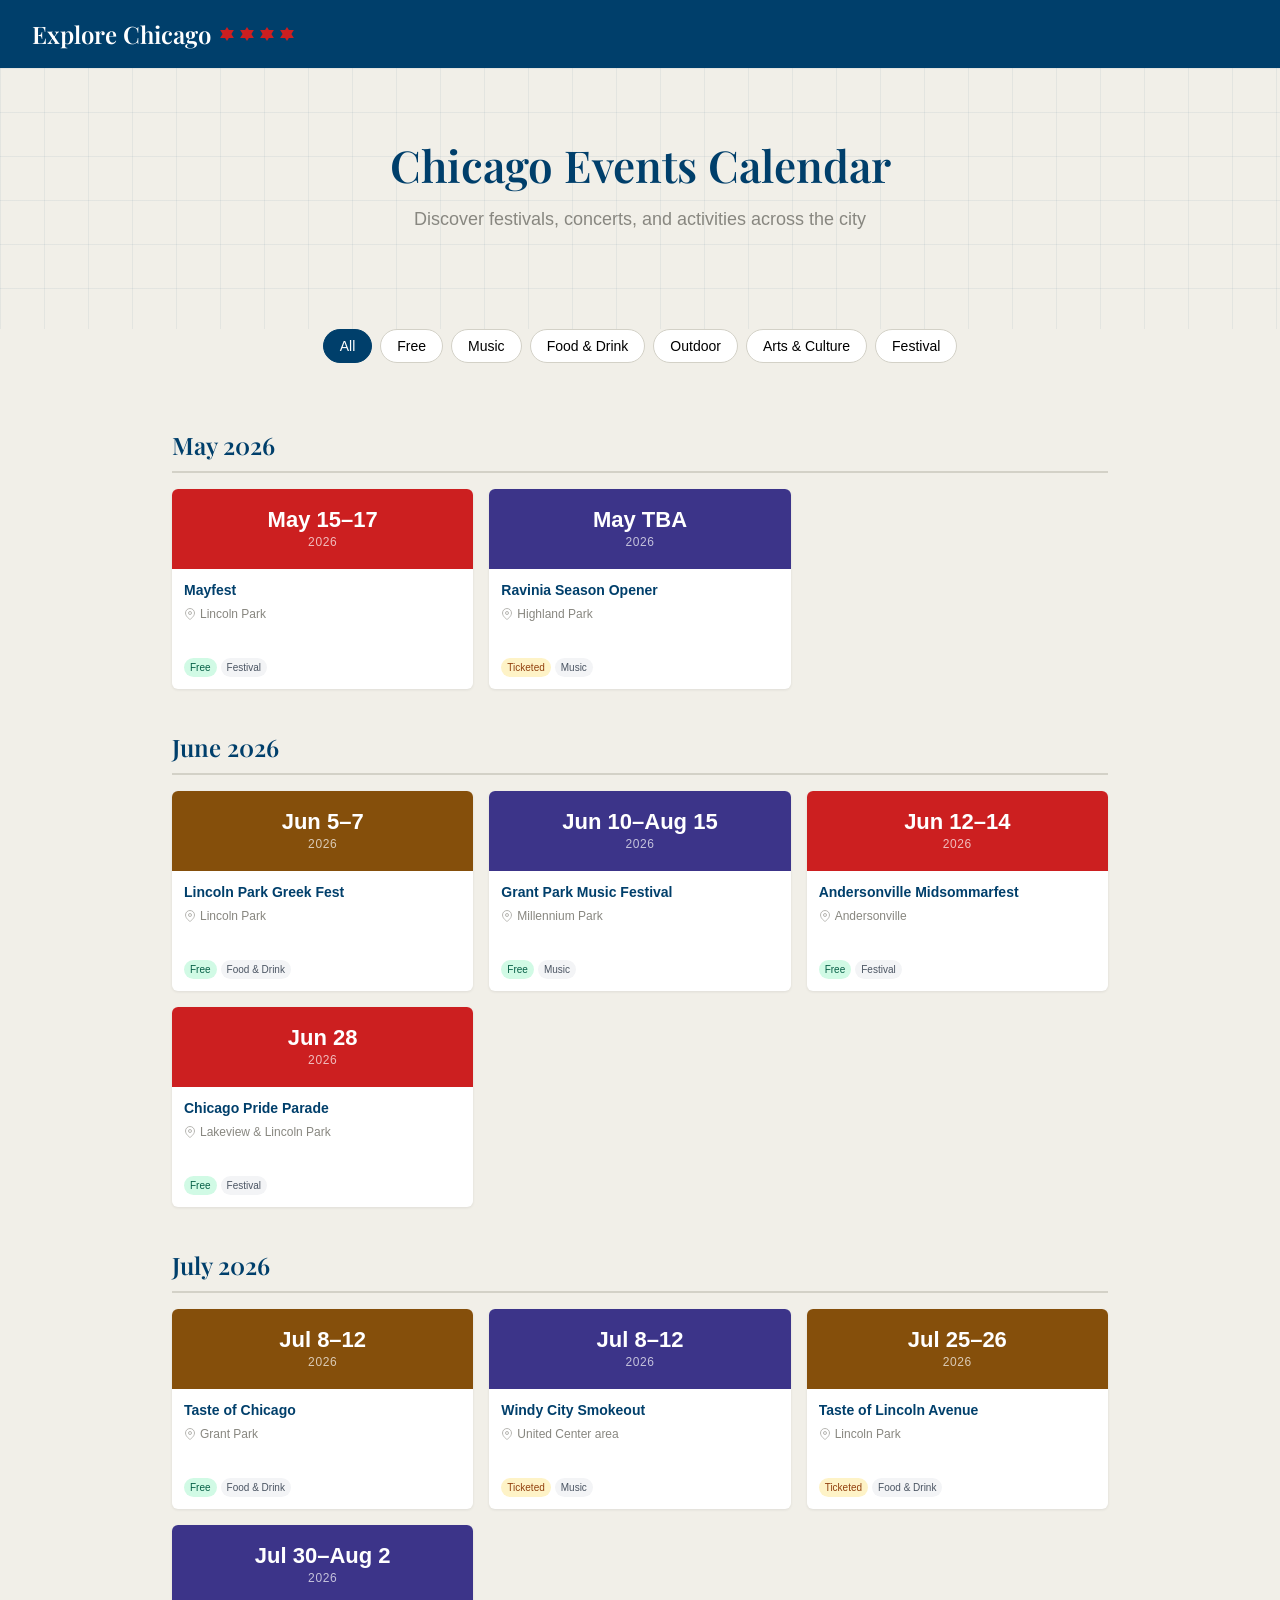
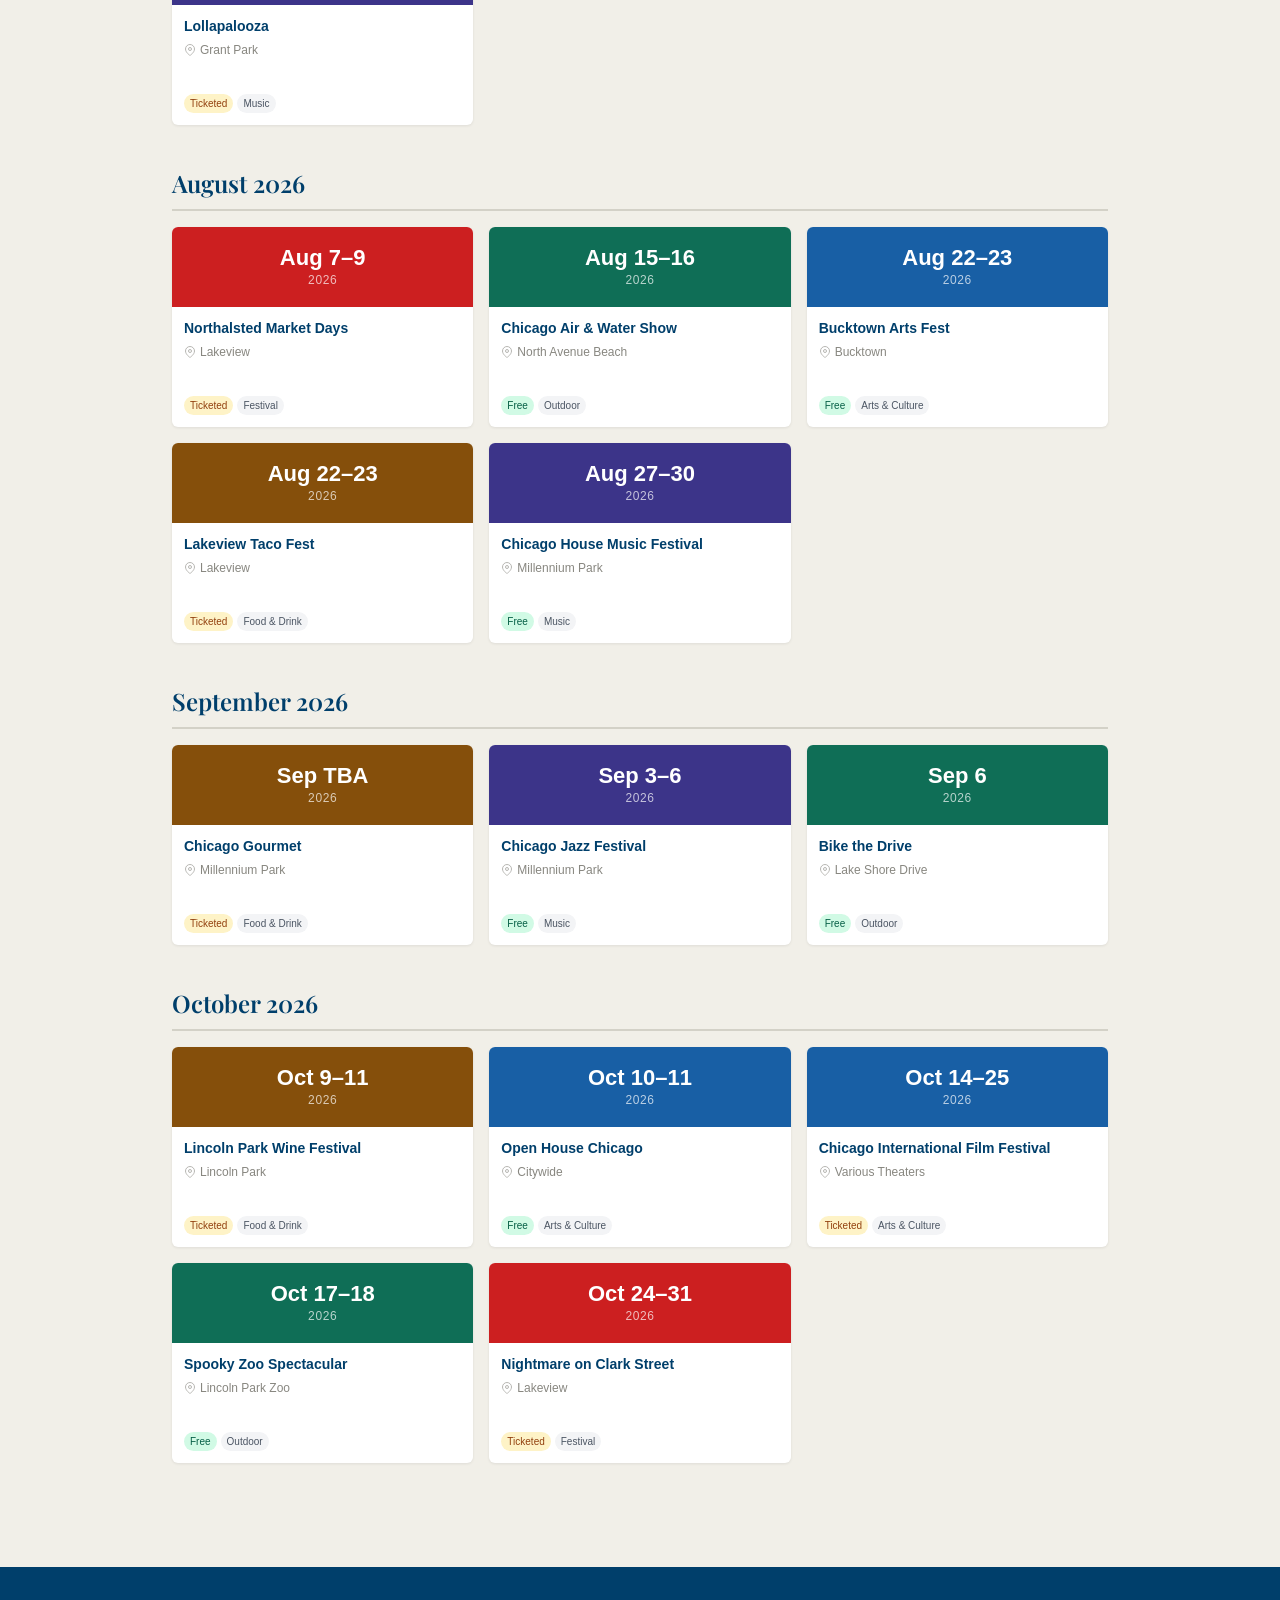
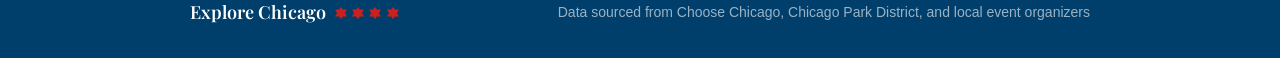
==== index.html @ 2e281313 "rebuild event cards as compact festival guide grid - 3-column grid (2 on tablet, 1 on mobile) - 80px" ====
<!DOCTYPE html>
<html lang="en">
<head>
  <meta charset="UTF-8">
  <meta name="viewport" content="width=device-width, initial-scale=1.0">
  <title>Explore Chicago — Events Calendar</title>
  <link rel="stylesheet" href="style.css">
</head>
<body>

  <!-- Header -->
  <header class="header">
    <a href="index.html" class="header__logo">
      <span class="header__title">Explore Chicago</span>
      <span class="header__stars">
        <svg viewBox="0 0 100 100" xmlns="http://www.w3.org/2000/svg"><polygon points="50,6 93,75 7,75"/><polygon points="50,94 7,25 93,25"/></svg>
        <svg viewBox="0 0 100 100" xmlns="http://www.w3.org/2000/svg"><polygon points="50,6 93,75 7,75"/><polygon points="50,94 7,25 93,25"/></svg>
        <svg viewBox="0 0 100 100" xmlns="http://www.w3.org/2000/svg"><polygon points="50,6 93,75 7,75"/><polygon points="50,94 7,25 93,25"/></svg>
        <svg viewBox="0 0 100 100" xmlns="http://www.w3.org/2000/svg"><polygon points="50,6 93,75 7,75"/><polygon points="50,94 7,25 93,25"/></svg>
      </span>
    </a>
  </header>

  <!-- Hero -->
  <section class="hero">
    <div class="hero__content">
      <h1 class="hero__headline">Chicago Events Calendar</h1>
      <p class="hero__subline">Discover festivals, concerts, and activities across the city</p>
    </div>
  </section>

  <!-- Filter Tags -->
  <div class="filters">
    <button class="filter-tag active" data-filter="all">All</button>
    <button class="filter-tag" data-filter="free">Free</button>
    <button class="filter-tag" data-filter="Music">Music</button>
    <button class="filter-tag" data-filter="Food & Drink">Food & Drink</button>
    <button class="filter-tag" data-filter="Outdoor">Outdoor</button>
    <button class="filter-tag" data-filter="Arts & Culture">Arts & Culture</button>
    <button class="filter-tag" data-filter="Festival">Festival</button>
  </div>

  <!-- Main Content -->
  <main class="main" id="events-container">
    <!-- Events will be dynamically rendered here -->
  </main>

  <!-- Footer -->
  <footer class="footer">
    <div class="footer__content">
      <div class="footer__logo">
        <span class="footer__title">Explore Chicago</span>
        <span class="footer__stars">
          <svg viewBox="0 0 100 100" xmlns="http://www.w3.org/2000/svg"><polygon points="50,6 93,75 7,75"/><polygon points="50,94 7,25 93,25"/></svg>
          <svg viewBox="0 0 100 100" xmlns="http://www.w3.org/2000/svg"><polygon points="50,6 93,75 7,75"/><polygon points="50,94 7,25 93,25"/></svg>
          <svg viewBox="0 0 100 100" xmlns="http://www.w3.org/2000/svg"><polygon points="50,6 93,75 7,75"/><polygon points="50,94 7,25 93,25"/></svg>
          <svg viewBox="0 0 100 100" xmlns="http://www.w3.org/2000/svg"><polygon points="50,6 93,75 7,75"/><polygon points="50,94 7,25 93,25"/></svg>
        </span>
      </div>
      <p class="footer__sources">Data sourced from Choose Chicago, Chicago Park District, and local event organizers</p>
    </div>
  </footer>

  <script>
    const MONTH_NAMES = ['Jan', 'Feb', 'Mar', 'Apr', 'May', 'Jun', 'Jul', 'Aug', 'Sep', 'Oct', 'Nov', 'Dec'];
    const FULL_MONTH_NAMES = ['January', 'February', 'March', 'April', 'May', 'June', 'July', 'August', 'September', 'October', 'November', 'December'];

    const CATEGORY_CLASS_MAP = {
      'Music': 'music',
      'Food & Drink': 'food',
      'Outdoor': 'outdoor',
      'Arts & Culture': 'arts',
      'Festival': 'festival'
    };

    const PIN_ICON = `<svg viewBox="0 0 24 24" fill="none" stroke="currentColor" stroke-width="2"><path d="M21 10c0 7-9 13-9 13s-9-6-9-13a9 9 0 0 1 18 0z"/><circle cx="12" cy="10" r="3"/></svg>`;

    let allEvents = [];
    let currentFilter = 'all';

    async function loadEvents() {
      try {
        const response = await fetch('data/events.json');
        const data = await response.json();
        allEvents = data.events;
        renderEvents(allEvents);
      } catch (error) {
        console.error('Error loading events:', error);
        document.getElementById('events-container').innerHTML =
          '<p class="error">Unable to load events. Please try again later.</p>';
      }
    }

    function formatDateRange(event) {
      const start = new Date(event.startDate);
      const startDay = start.getDate();
      const startMonth = MONTH_NAMES[start.getMonth()];

      if (event.dateTBA) {
        return { dateText: `${startMonth} TBA`, year: start.getFullYear() };
      }

      if (event.endDate) {
        const end = new Date(event.endDate);
        const endDay = end.getDate();
        const endMonth = MONTH_NAMES[end.getMonth()];

        if (start.getMonth() === end.getMonth()) {
          return { dateText: `${startMonth} ${startDay}–${endDay}`, year: start.getFullYear() };
        } else {
          return { dateText: `${startMonth} ${startDay}–${endMonth} ${endDay}`, year: start.getFullYear() };
        }
      }

      return { dateText: `${startMonth} ${startDay}`, year: start.getFullYear() };
    }

    function renderEvents(events) {
      const container = document.getElementById('events-container');

      // Group events by month
      const eventsByMonth = {};

      events.forEach(event => {
        const date = new Date(event.startDate);
        const key = `${date.getFullYear()}-${String(date.getMonth()).padStart(2, '0')}`;
        if (!eventsByMonth[key]) {
          eventsByMonth[key] = [];
        }
        eventsByMonth[key].push(event);
      });

      // Sort months chronologically
      const sortedMonths = Object.keys(eventsByMonth).sort();

      let html = '';

      sortedMonths.forEach(monthKey => {
        const [year, month] = monthKey.split('-').map(Number);
        const monthEvents = eventsByMonth[monthKey].sort((a, b) =>
          new Date(a.startDate) - new Date(b.startDate)
        );

        html += `
          <section class="month-section">
            <h2 class="month-header">${FULL_MONTH_NAMES[month]} ${year}</h2>
            <div class="event-cards">
        `;

        monthEvents.forEach(event => {
          const { dateText, year } = formatDateRange(event);
          const categoryClass = CATEGORY_CLASS_MAP[event.category] || '';
          const priceTag = event.price === 'free'
            ? '<span class="tag tag--free">Free</span>'
            : '<span class="tag tag--ticketed">Ticketed</span>';

          html += `
            <article class="event-card">
              <div class="event-card__banner event-card__banner--${categoryClass}">
                <span class="event-card__date-main">${dateText}</span>
                <span class="event-card__date-year">${year}</span>
              </div>
              <div class="event-card__body">
                <h3 class="event-card__name">${event.name}</h3>
                <div class="event-card__location">
                  ${PIN_ICON}
                  <span>${event.location}</span>
                </div>
                <div class="event-card__tags">
                  ${priceTag}
                  <span class="tag tag--category">${event.category}</span>
                </div>
              </div>
            </article>
          `;
        });

        html += '</div>';
        html += '</section>';
      });

      container.innerHTML = html;
    }

    function filterEvents(filter) {
      currentFilter = filter;

      if (filter === 'all') {
        renderEvents(allEvents);
      } else if (filter === 'free') {
        renderEvents(allEvents.filter(e => e.price === 'free'));
      } else {
        renderEvents(allEvents.filter(e => e.category === filter));
      }
    }

    // Initialize filters
    document.querySelectorAll('.filter-tag').forEach(button => {
      button.addEventListener('click', () => {
        document.querySelectorAll('.filter-tag').forEach(b => b.classList.remove('active'));
        button.classList.add('active');
        filterEvents(button.dataset.filter);
      });
    });

    // Load events on page load
    loadEvents();
  </script>

</body>
</html>
---- style.css ----
/* ===== FONTS ===== */
@import url('https://fonts.googleapis.com/css2?family=Playfair+Display:wght@400;500;600;700&display=swap');

/* ===== CSS VARIABLES ===== */
:root {
  /* Colors */
  --navy: #003F6B;
  --red: #CC1F20;
  --cream: #F1EFE8;
  --border-gray: #D3D1C7;
  --muted-text: #888780;
  --blue-accent: #185FA5;
  --teal-accent: #0F6E56;
  --white: #FFFFFF;

  /* Fonts */
  --font-serif: 'Playfair Display', Georgia, serif;
  --font-sans: -apple-system, BlinkMacSystemFont, 'Segoe UI', Roboto, Helvetica, Arial, sans-serif;

  /* Spacing */
  --grid-size: 44px;
}

/* ===== RESET & BASE ===== */
*, *::before, *::after {
  box-sizing: border-box;
  margin: 0;
  padding: 0;
}

html {
  font-size: 16px;
}

body {
  font-family: var(--font-sans);
  color: var(--navy);
  background-color: var(--cream);
  line-height: 1.5;
}

a {
  color: inherit;
  text-decoration: none;
}

/* ===== HEADER ===== */
.header {
  background-color: var(--navy);
  padding: 1rem 2rem;
}

.header__logo {
  display: flex;
  align-items: center;
  gap: 0.5rem;
}

.header__stars {
  display: flex;
  align-items: center;
  gap: 0.25rem;
}

.header__stars svg {
  width: 16px;
  height: 16px;
  fill: var(--red);
}

.header__title {
  font-family: var(--font-serif);
  font-size: 1.5rem;
  font-weight: 600;
  color: var(--white);
}

/* ===== HERO ===== */
.hero {
  background-color: var(--cream);
  padding: 4rem 2rem;
  position: relative;
}

/* City grid pattern - subtle navy lines */
.hero::before {
  content: '';
  position: absolute;
  top: 0;
  left: 0;
  right: 0;
  bottom: 0;
  background-image:
    linear-gradient(to right, rgba(0, 63, 107, 0.06) 1px, transparent 1px),
    linear-gradient(to bottom, rgba(0, 63, 107, 0.06) 1px, transparent 1px);
  background-size: var(--grid-size) var(--grid-size);
  pointer-events: none;
}

.hero__content {
  position: relative;
  z-index: 1;
  max-width: 800px;
  margin: 0 auto;
  text-align: center;
}

.hero__headline {
  font-family: var(--font-serif);
  font-size: 2.75rem;
  font-weight: 600;
  color: var(--navy);
  margin-bottom: 0.5rem;
}

.hero__subline {
  font-size: 1.125rem;
  color: var(--muted-text);
  margin-bottom: 2rem;
}

/* ===== FILTER TAGS ===== */
.filters {
  display: flex;
  flex-wrap: wrap;
  justify-content: center;
  gap: 0.5rem;
  padding: 0 2rem 2rem;
  background-color: var(--cream);
  position: relative;
}

.filter-tag {
  padding: 0.5rem 1rem;
  border: 1px solid var(--border-gray);
  border-radius: 2rem;
  background-color: var(--white);
  font-size: 0.875rem;
  cursor: pointer;
  transition: all 0.2s ease;
}

.filter-tag:hover {
  border-color: var(--navy);
}

.filter-tag.active {
  background-color: var(--navy);
  color: var(--white);
  border-color: var(--navy);
}

/* ===== MAIN CONTENT ===== */
.main {
  max-width: 1000px;
  margin: 0 auto;
  padding: 2rem;
}

/* ===== MONTH SECTION ===== */
.month-section {
  margin-bottom: 2.5rem;
}

.month-header {
  font-family: var(--font-serif);
  font-size: 1.5rem;
  font-weight: 600;
  color: var(--navy);
  margin-bottom: 1rem;
  padding-bottom: 0.5rem;
  border-bottom: 2px solid var(--border-gray);
}

/* ===== EVENT CARDS ===== */
.event-cards {
  display: grid;
  grid-template-columns: repeat(3, 1fr);
  gap: 1rem;
}

.event-card {
  display: flex;
  flex-direction: column;
  background-color: var(--white);
  border-radius: 6px;
  overflow: hidden;
  box-shadow: 0 1px 3px rgba(0, 0, 0, 0.08);
  transition: box-shadow 0.2s ease;
  height: 200px;
}

.event-card:hover {
  box-shadow: 0 4px 12px rgba(0, 0, 0, 0.15);
}

/* Banner with date */
.event-card__banner {
  height: 80px;
  display: flex;
  flex-direction: column;
  align-items: center;
  justify-content: center;
  background-color: var(--navy);
}

.event-card__banner--music { background-color: #3C3489; }
.event-card__banner--food { background-color: #854F0B; }
.event-card__banner--festival { background-color: #CC1F20; }
.event-card__banner--outdoor { background-color: #0F6E56; }
.event-card__banner--arts { background-color: #185FA5; }

.event-card__date-main {
  font-size: 1.375rem;
  font-weight: 600;
  color: var(--white);
  line-height: 1.2;
}

.event-card__date-year {
  font-size: 0.75rem;
  color: rgba(255, 255, 255, 0.7);
  text-transform: uppercase;
  letter-spacing: 0.05em;
}

/* Card body */
.event-card__body {
  padding: 0.75rem;
  display: flex;
  flex-direction: column;
  flex: 1;
  min-height: 0;
}

.event-card__name {
  font-size: 0.875rem;
  font-weight: 600;
  color: var(--navy);
  line-height: 1.3;
  margin: 0 0 0.375rem 0;
  display: -webkit-box;
  -webkit-line-clamp: 2;
  -webkit-box-orient: vertical;
  overflow: hidden;
}

.event-card__location {
  display: flex;
  align-items: center;
  gap: 0.25rem;
  font-size: 0.75rem;
  color: var(--muted-text);
  margin-bottom: auto;
}

.event-card__location svg {
  width: 12px;
  height: 12px;
  flex-shrink: 0;
  opacity: 0.6;
}

.event-card__tags {
  display: flex;
  flex-wrap: wrap;
  gap: 0.25rem;
  margin-top: 0.5rem;
}

.tag {
  font-size: 0.625rem;
  padding: 0.125rem 0.375rem;
  border-radius: 0.75rem;
  font-weight: 500;
  white-space: nowrap;
}

.tag--free {
  background-color: #D1FAE5;
  color: #065F46;
}

.tag--ticketed {
  background-color: #FEF3C7;
  color: #92400E;
}

.tag--category {
  background-color: #F3F4F6;
  color: #4B5563;
}

/* ===== FOOTER ===== */
.footer {
  background-color: var(--navy);
  padding: 2rem;
  margin-top: 2rem;
}

.footer__content {
  max-width: 900px;
  margin: 0 auto;
  display: flex;
  justify-content: space-between;
  align-items: center;
  flex-wrap: wrap;
  gap: 1rem;
}

.footer__logo {
  display: flex;
  align-items: center;
  gap: 0.5rem;
}

.footer__stars {
  display: flex;
  align-items: center;
  gap: 0.2rem;
}

.footer__stars svg {
  width: 14px;
  height: 14px;
  fill: var(--red);
}

.footer__title {
  font-family: var(--font-serif);
  font-size: 1.125rem;
  font-weight: 600;
  color: var(--white);
}

.footer__sources {
  font-size: 0.875rem;
  color: rgba(255, 255, 255, 0.6);
}

/* ===== RESPONSIVE ===== */
@media (max-width: 900px) {
  .event-cards {
    grid-template-columns: repeat(2, 1fr);
  }

  .event-card {
    height: 190px;
  }

  .event-card__banner {
    height: 70px;
  }
}

@media (max-width: 600px) {
  .hero__headline {
    font-size: 2rem;
  }

  .main {
    padding: 1.5rem 1rem;
  }

  .event-cards {
    grid-template-columns: 1fr;
    gap: 0.75rem;
  }

  .event-card {
    height: auto;
    min-height: 180px;
  }

  .footer__content {
    flex-direction: column;
    text-align: center;
  }
}
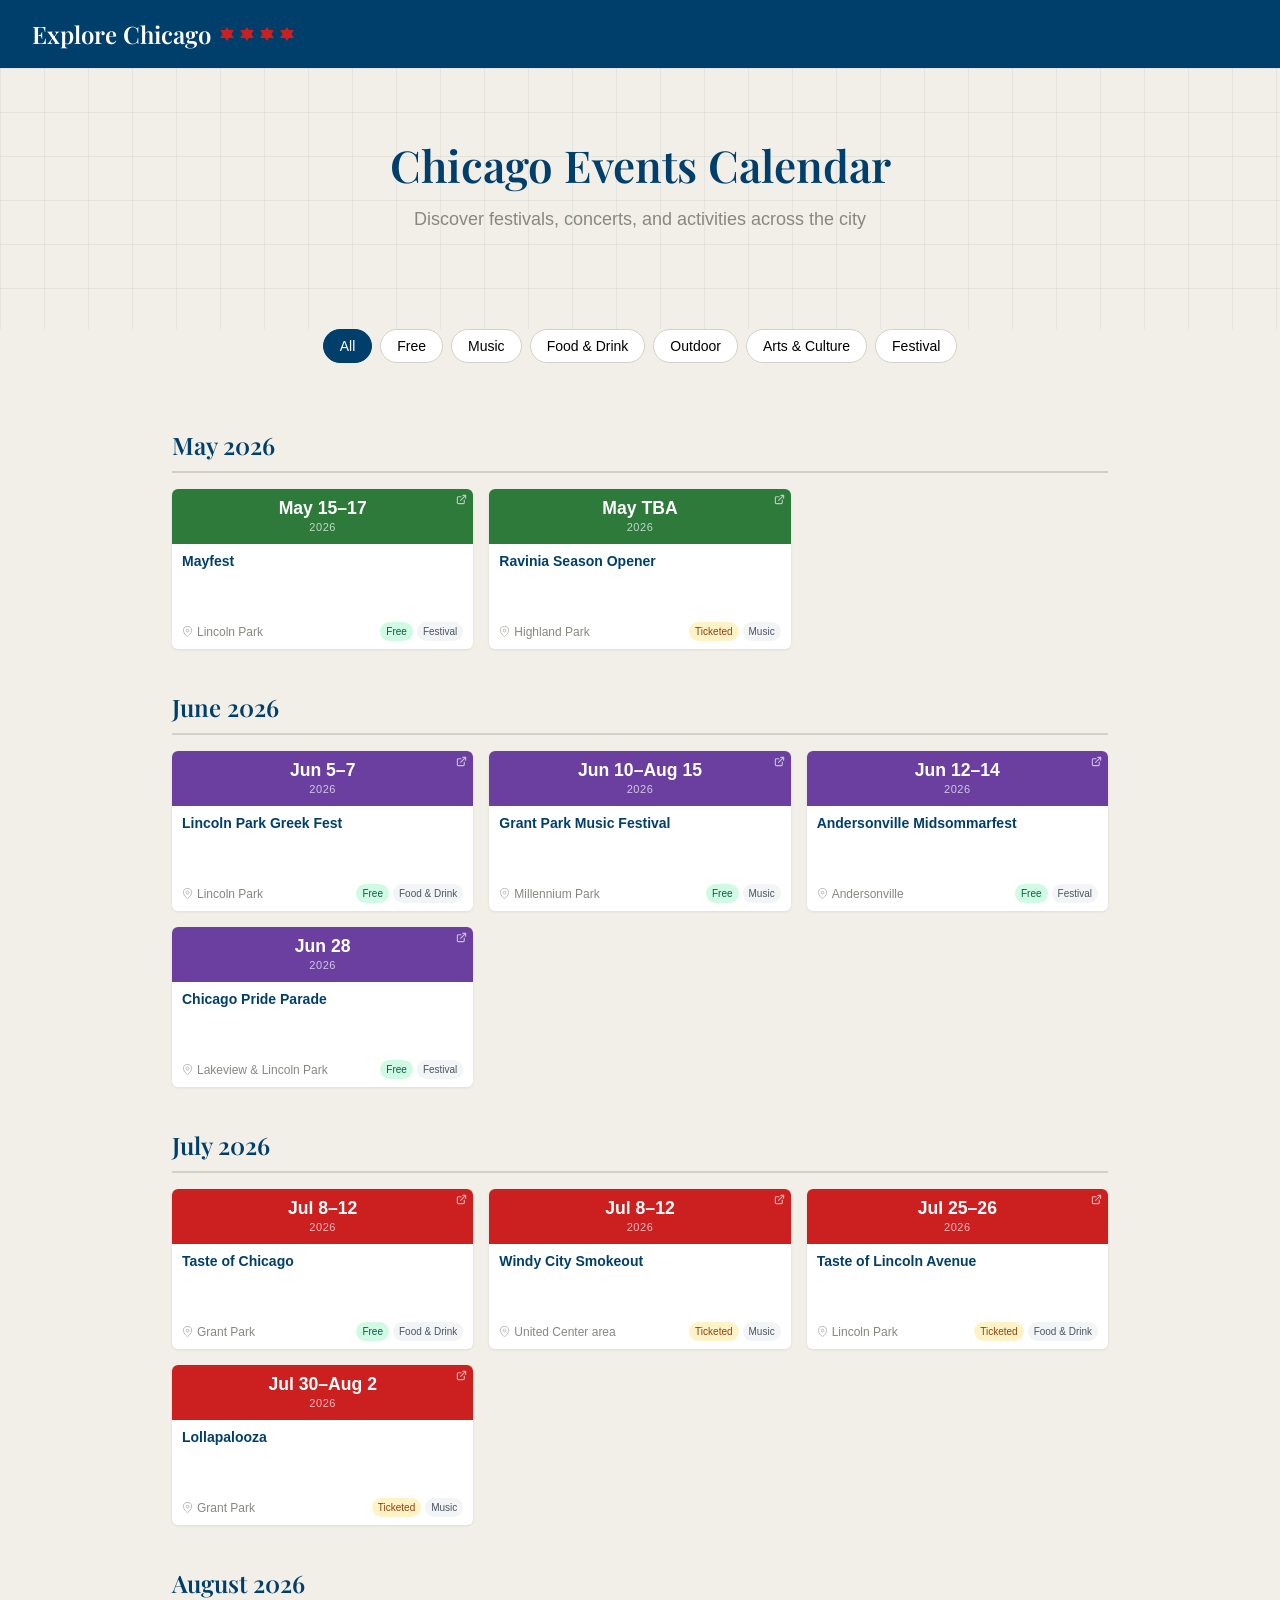
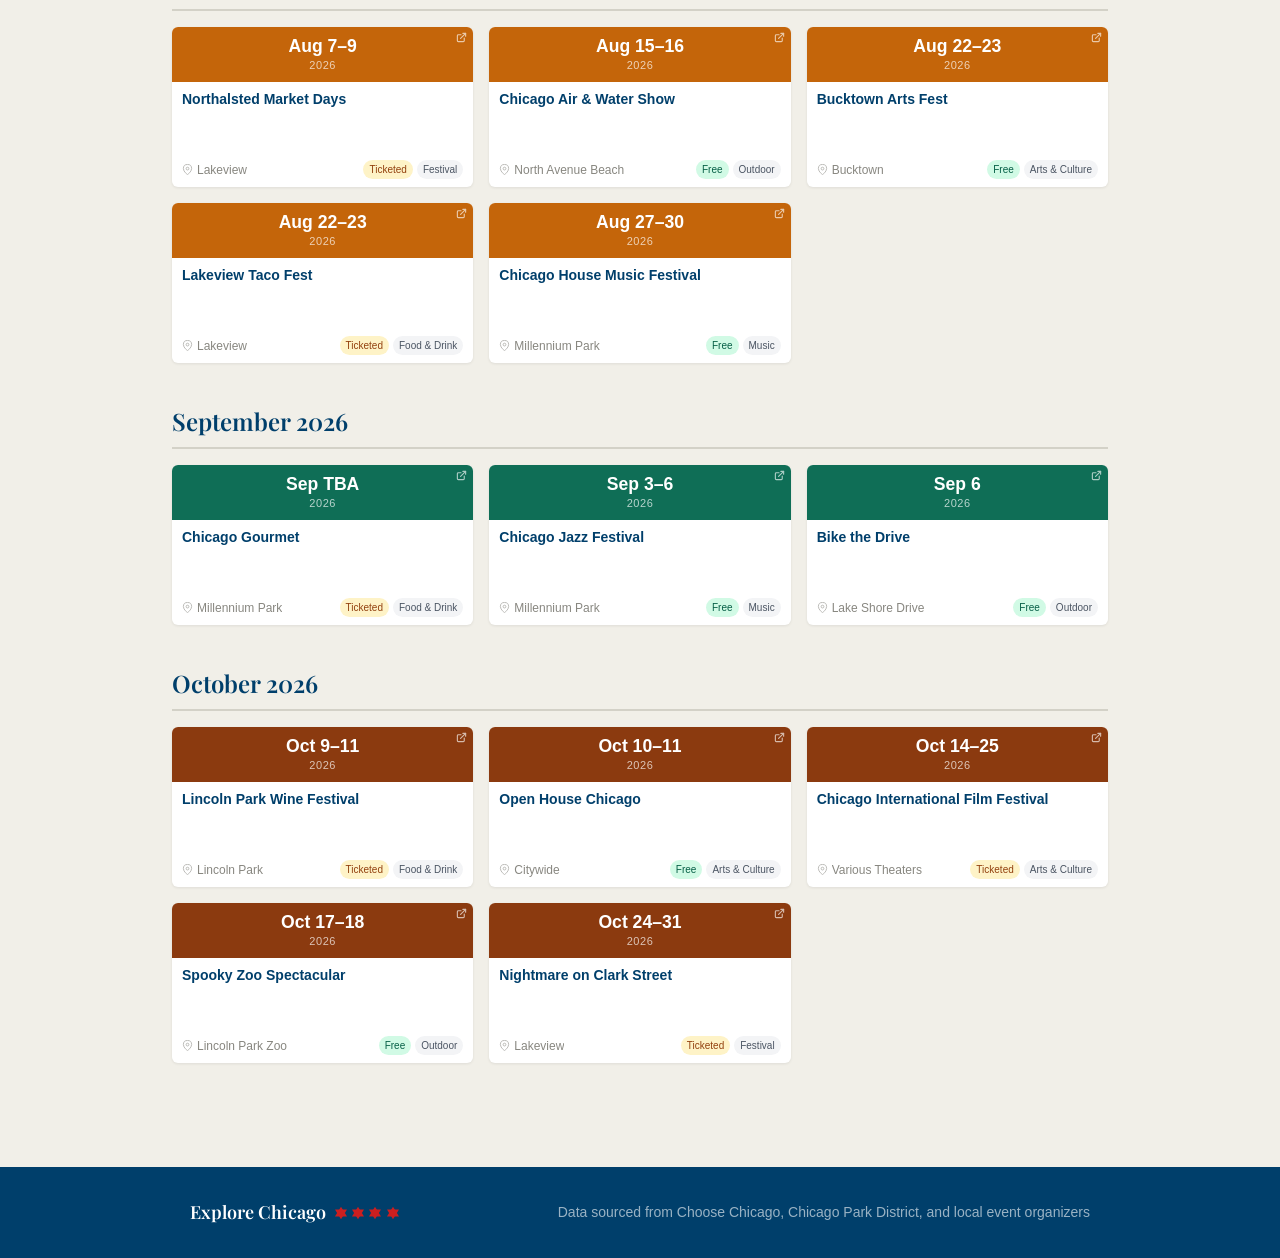
==== commit 5fa43ac0: "add event links and compact cards - Add link field to all 23 events and 6 recurring entries - Month-" ====
--- a/index.html
+++ b/index.html
@@ -65,15 +65,17 @@
     const MONTH_NAMES = ['Jan', 'Feb', 'Mar', 'Apr', 'May', 'Jun', 'Jul', 'Aug', 'Sep', 'Oct', 'Nov', 'Dec'];
     const FULL_MONTH_NAMES = ['January', 'February', 'March', 'April', 'May', 'June', 'July', 'August', 'September', 'October', 'November', 'December'];
 
-    const CATEGORY_CLASS_MAP = {
-      'Music': 'music',
-      'Food & Drink': 'food',
-      'Outdoor': 'outdoor',
-      'Arts & Culture': 'arts',
-      'Festival': 'festival'
+    const MONTH_COLORS = {
+      4: '#2D7A3A',
+      5: '#6B3FA0',
+      6: '#CC1F20',
+      7: '#C4650A',
+      8: '#0F6E56',
+      9: '#8B3A0F',
     };
 
     const PIN_ICON = `<svg viewBox="0 0 24 24" fill="none" stroke="currentColor" stroke-width="2"><path d="M21 10c0 7-9 13-9 13s-9-6-9-13a9 9 0 0 1 18 0z"/><circle cx="12" cy="10" r="3"/></svg>`;
+    const EXTERNAL_LINK_ICON = `<svg viewBox="0 0 24 24" fill="none" stroke="white" stroke-width="2.5" stroke-linecap="round" stroke-linejoin="round"><path d="M18 13v6a2 2 0 0 1-2 2H5a2 2 0 0 1-2-2V8a2 2 0 0 1 2-2h6"/><polyline points="15 3 21 3 21 9"/><line x1="10" y1="14" x2="21" y2="3"/></svg>`;
 
     let allEvents = [];
     let currentFilter = 'all';
@@ -149,29 +151,40 @@
 
         monthEvents.forEach(event => {
           const { dateText, year } = formatDateRange(event);
-          const categoryClass = CATEGORY_CLASS_MAP[event.category] || '';
+          const monthNum = new Date(event.startDate).getMonth();
+          const bannerColor = MONTH_COLORS[monthNum] || '#003F6B';
           const priceTag = event.price === 'free'
             ? '<span class="tag tag--free">Free</span>'
             : '<span class="tag tag--ticketed">Ticketed</span>';
+          const linkIcon = event.link
+            ? `<span class="event-card__link-icon">${EXTERNAL_LINK_ICON}</span>`
+            : '';
+          const cardOpen = event.link
+            ? `<a href="${event.link}" target="_blank" rel="noopener noreferrer" class="event-card">`
+            : `<article class="event-card">`;
+          const cardClose = event.link ? `</a>` : `</article>`;
 
           html += `
-            <article class="event-card">
-              <div class="event-card__banner event-card__banner--${categoryClass}">
+            ${cardOpen}
+              <div class="event-card__banner" style="background-color:${bannerColor}">
                 <span class="event-card__date-main">${dateText}</span>
                 <span class="event-card__date-year">${year}</span>
+                ${linkIcon}
               </div>
               <div class="event-card__body">
                 <h3 class="event-card__name">${event.name}</h3>
-                <div class="event-card__location">
-                  ${PIN_ICON}
-                  <span>${event.location}</span>
-                </div>
-                <div class="event-card__tags">
-                  ${priceTag}
-                  <span class="tag tag--category">${event.category}</span>
+                <div class="event-card__footer">
+                  <div class="event-card__location">
+                    ${PIN_ICON}
+                    <span>${event.location}</span>
+                  </div>
+                  <div class="event-card__tags">
+                    ${priceTag}
+                    <span class="tag tag--category">${event.category}</span>
+                  </div>
                 </div>
               </div>
-            </article>
+            ${cardClose}
           `;
         });
 
--- a/style.css
+++ b/style.css
@@ -187,46 +187,60 @@
   overflow: hidden;
   box-shadow: 0 1px 3px rgba(0, 0, 0, 0.08);
   transition: box-shadow 0.2s ease;
-  height: 200px;
+  height: 160px;
 }
 
 .event-card:hover {
   box-shadow: 0 4px 12px rgba(0, 0, 0, 0.15);
 }
 
-/* Banner with date */
+/* Banner with date — color applied inline from month */
 .event-card__banner {
-  height: 80px;
+  height: 55px;
+  position: relative;
   display: flex;
   flex-direction: column;
   align-items: center;
   justify-content: center;
   background-color: var(--navy);
-}
-
-.event-card__banner--music { background-color: #3C3489; }
-.event-card__banner--food { background-color: #854F0B; }
-.event-card__banner--festival { background-color: #CC1F20; }
-.event-card__banner--outdoor { background-color: #0F6E56; }
-.event-card__banner--arts { background-color: #185FA5; }
+  flex-shrink: 0;
+}
 
 .event-card__date-main {
-  font-size: 1.375rem;
+  font-size: 1.1rem;
   font-weight: 600;
   color: var(--white);
   line-height: 1.2;
 }
 
 .event-card__date-year {
-  font-size: 0.75rem;
+  font-size: 0.6875rem;
   color: rgba(255, 255, 255, 0.7);
   text-transform: uppercase;
   letter-spacing: 0.05em;
 }
 
+/* External link icon in banner corner */
+.event-card__link-icon {
+  position: absolute;
+  top: 5px;
+  right: 6px;
+  opacity: 0.65;
+  line-height: 0;
+}
+
+.event-card__link-icon svg {
+  width: 11px;
+  height: 11px;
+}
+
+a.event-card:hover .event-card__link-icon {
+  opacity: 1;
+}
+
 /* Card body */
 .event-card__body {
-  padding: 0.75rem;
+  padding: 0.5rem 0.625rem;
   display: flex;
   flex-direction: column;
   flex: 1;
@@ -238,11 +252,18 @@
   font-weight: 600;
   color: var(--navy);
   line-height: 1.3;
-  margin: 0 0 0.375rem 0;
-  display: -webkit-box;
-  -webkit-line-clamp: 2;
-  -webkit-box-orient: vertical;
+  margin: 0 0 0.25rem 0;
+  white-space: nowrap;
   overflow: hidden;
+  text-overflow: ellipsis;
+}
+
+/* Location + tags on the same row */
+.event-card__footer {
+  display: flex;
+  align-items: center;
+  gap: 0.375rem;
+  margin-top: auto;
 }
 
 .event-card__location {
@@ -251,21 +272,28 @@
   gap: 0.25rem;
   font-size: 0.75rem;
   color: var(--muted-text);
-  margin-bottom: auto;
+  flex: 1;
+  min-width: 0;
+}
+
+.event-card__location span {
+  white-space: nowrap;
+  overflow: hidden;
+  text-overflow: ellipsis;
 }
 
 .event-card__location svg {
-  width: 12px;
-  height: 12px;
+  width: 11px;
+  height: 11px;
   flex-shrink: 0;
   opacity: 0.6;
 }
 
 .event-card__tags {
   display: flex;
-  flex-wrap: wrap;
+  flex-wrap: nowrap;
   gap: 0.25rem;
-  margin-top: 0.5rem;
+  flex-shrink: 0;
 }
 
 .tag {
@@ -345,11 +373,11 @@
   }
 
   .event-card {
-    height: 190px;
+    height: 150px;
   }
 
   .event-card__banner {
-    height: 70px;
+    height: 50px;
   }
 }
 
@@ -369,7 +397,7 @@
 
   .event-card {
     height: auto;
-    min-height: 180px;
+    min-height: 150px;
   }
 
   .footer__content {
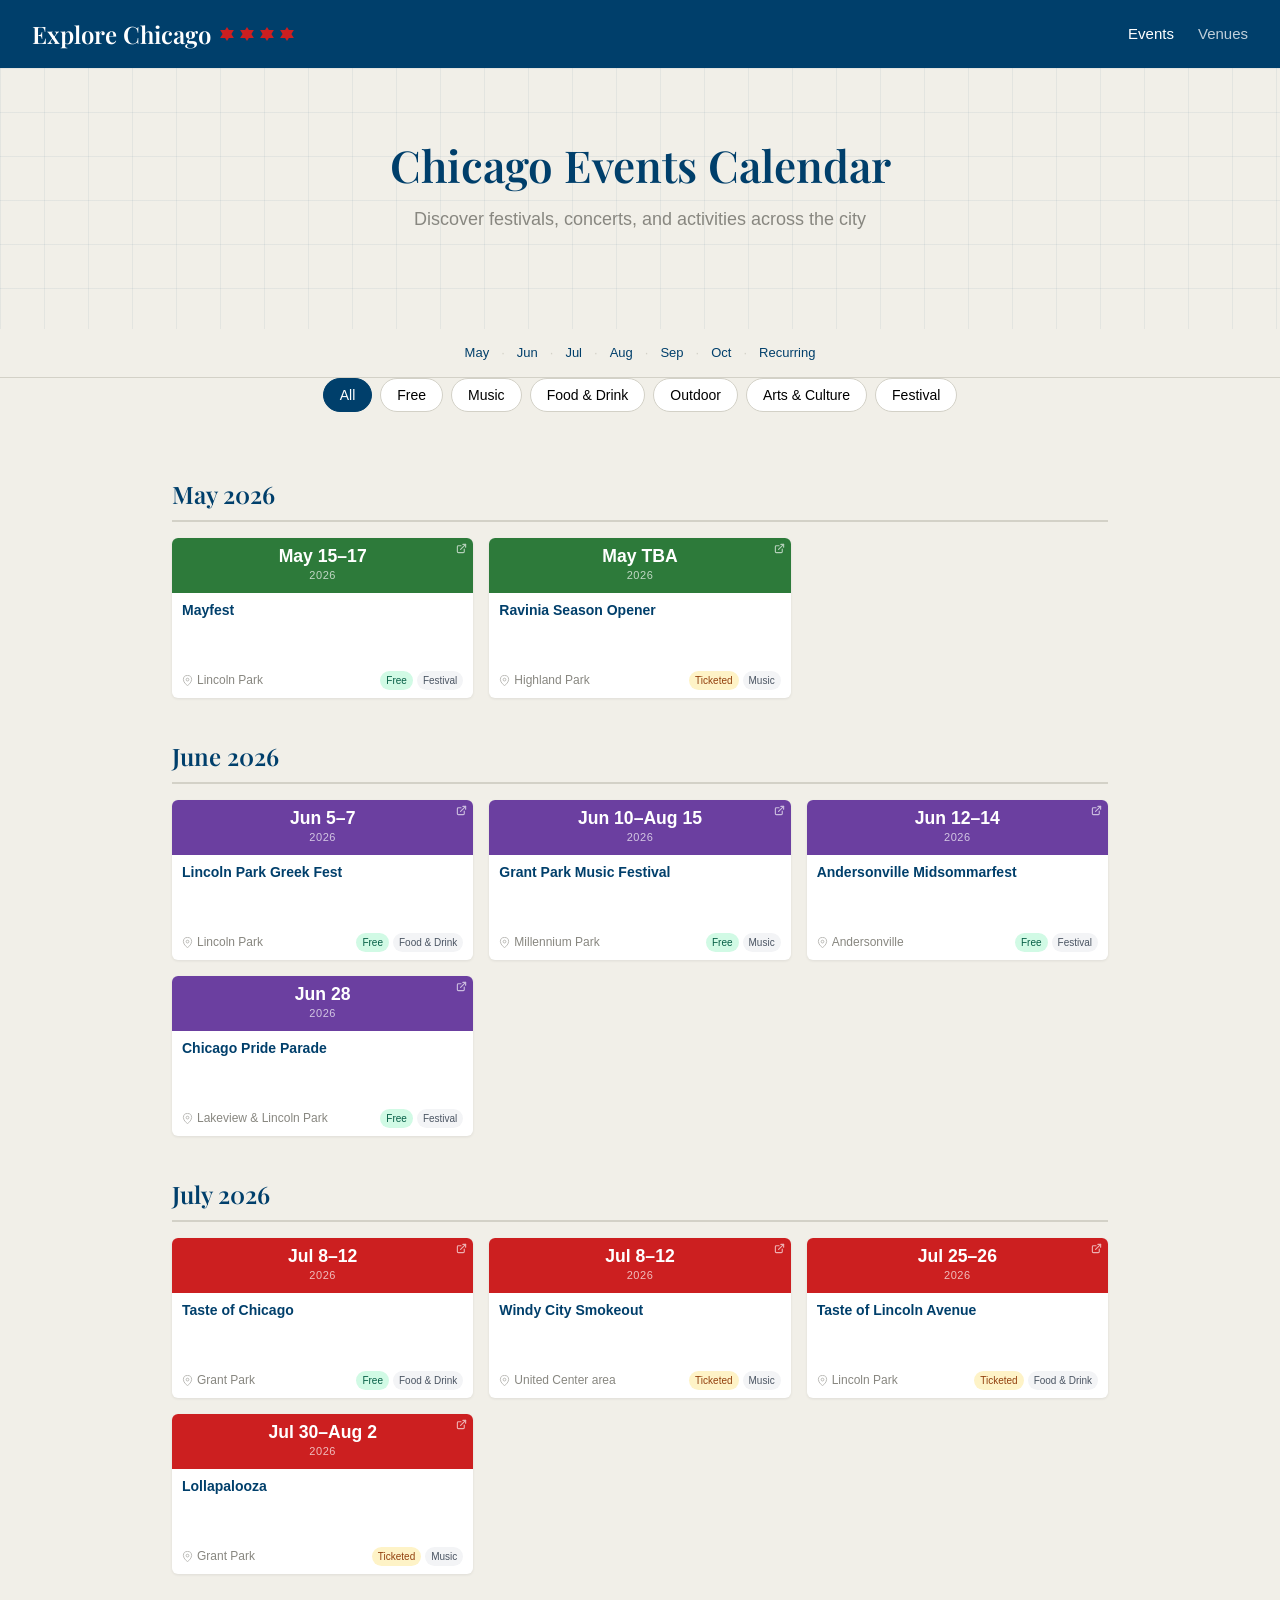
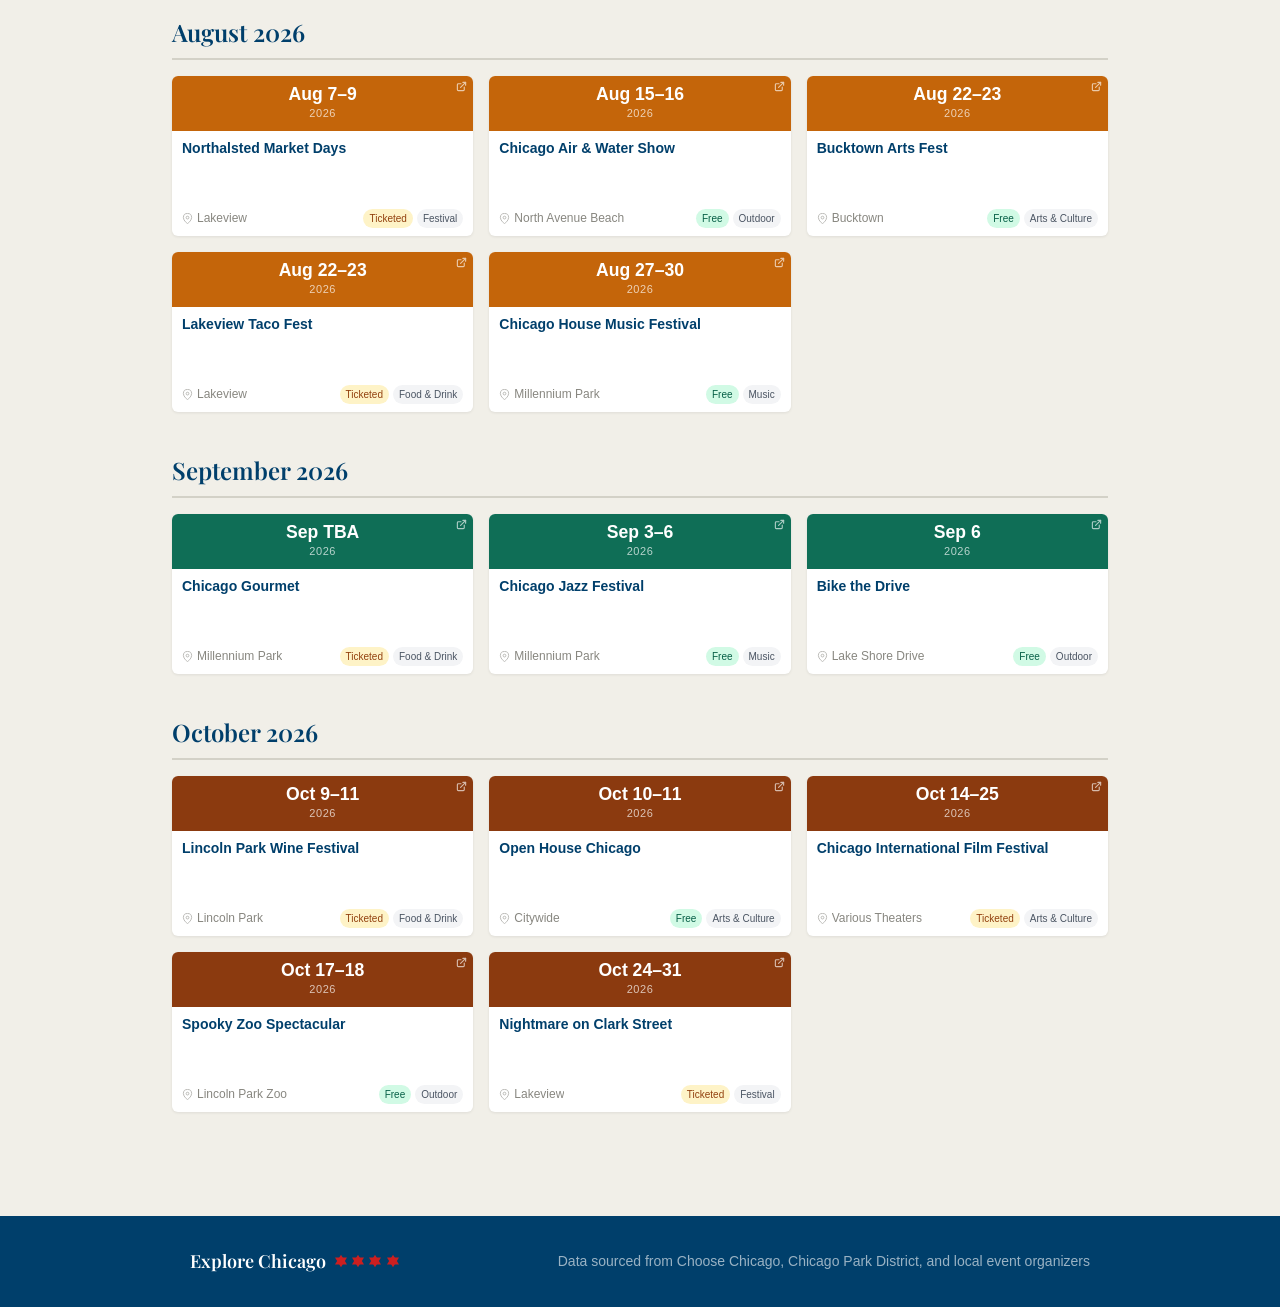
==== commit f670ca17: "add venues page and navigation - venues.html: 3-card Always Open grid (Montrose Bird Sanctuary, Gree" ====
--- a/index.html
+++ b/index.html
@@ -19,6 +19,10 @@
         <svg viewBox="0 0 100 100" xmlns="http://www.w3.org/2000/svg"><polygon points="50,6 93,75 7,75"/><polygon points="50,94 7,25 93,25"/></svg>
       </span>
     </a>
+    <nav class="header__nav">
+      <a href="index.html" class="header__nav-link active">Events</a>
+      <a href="venues.html" class="header__nav-link">Venues</a>
+    </nav>
   </header>
 
   <!-- Hero -->
@@ -28,6 +32,23 @@
       <p class="hero__subline">Discover festivals, concerts, and activities across the city</p>
     </div>
   </section>
+
+  <!-- Month Jump Nav -->
+  <nav class="month-nav">
+    <a href="#month-may" class="month-nav__link">May</a>
+    <span class="month-nav__sep">·</span>
+    <a href="#month-jun" class="month-nav__link">Jun</a>
+    <span class="month-nav__sep">·</span>
+    <a href="#month-jul" class="month-nav__link">Jul</a>
+    <span class="month-nav__sep">·</span>
+    <a href="#month-aug" class="month-nav__link">Aug</a>
+    <span class="month-nav__sep">·</span>
+    <a href="#month-sep" class="month-nav__link">Sep</a>
+    <span class="month-nav__sep">·</span>
+    <a href="#month-oct" class="month-nav__link">Oct</a>
+    <span class="month-nav__sep">·</span>
+    <a href="#month-recurring" class="month-nav__link">Recurring</a>
+  </nav>
 
   <!-- Filter Tags -->
   <div class="filters">
@@ -65,6 +86,8 @@
     const MONTH_NAMES = ['Jan', 'Feb', 'Mar', 'Apr', 'May', 'Jun', 'Jul', 'Aug', 'Sep', 'Oct', 'Nov', 'Dec'];
     const FULL_MONTH_NAMES = ['January', 'February', 'March', 'April', 'May', 'June', 'July', 'August', 'September', 'October', 'November', 'December'];
 
+    const MONTH_IDS = { 4: 'month-may', 5: 'month-jun', 6: 'month-jul', 7: 'month-aug', 8: 'month-sep', 9: 'month-oct' };
+
     const MONTH_COLORS = {
       4: '#2D7A3A',
       5: '#6B3FA0',
@@ -143,8 +166,9 @@
           new Date(a.startDate) - new Date(b.startDate)
         );
 
+        const sectionId = MONTH_IDS[month] ? ` id="${MONTH_IDS[month]}"` : '';
         html += `
-          <section class="month-section">
+          <section class="month-section"${sectionId}>
             <h2 class="month-header">${FULL_MONTH_NAMES[month]} ${year}</h2>
             <div class="event-cards">
         `;
--- a/style.css
+++ b/style.css
@@ -30,6 +30,7 @@
 
 html {
   font-size: 16px;
+  scroll-behavior: smooth;
 }
 
 body {
@@ -48,6 +49,9 @@
 .header {
   background-color: var(--navy);
   padding: 1rem 2rem;
+  display: flex;
+  align-items: center;
+  justify-content: space-between;
 }
 
 .header__logo {
@@ -72,6 +76,22 @@
   font-family: var(--font-serif);
   font-size: 1.5rem;
   font-weight: 600;
+  color: var(--white);
+}
+
+.header__nav {
+  display: flex;
+  gap: 1.5rem;
+}
+
+.header__nav-link {
+  font-size: 0.9375rem;
+  color: rgba(255, 255, 255, 0.75);
+  transition: color 0.15s ease;
+}
+
+.header__nav-link:hover,
+.header__nav-link.active {
   color: var(--white);
 }
 
@@ -150,6 +170,50 @@
   border-color: var(--navy);
 }
 
+/* ===== MONTH JUMP NAV ===== */
+.month-nav {
+  display: flex;
+  justify-content: center;
+  align-items: center;
+  flex-wrap: wrap;
+  gap: 0.25rem 0.125rem;
+  padding: 0.625rem 2rem;
+  background-color: var(--cream);
+  border-bottom: 1px solid var(--border-gray);
+}
+
+.month-nav__link {
+  font-size: 0.8125rem;
+  font-weight: 500;
+  color: var(--navy);
+  padding: 0.25rem 0.5rem;
+  border-radius: 4px;
+  transition: background-color 0.15s ease;
+}
+
+.month-nav__link:hover {
+  background-color: rgba(0, 63, 107, 0.08);
+}
+
+.month-nav__sep {
+  font-size: 0.8125rem;
+  color: var(--border-gray);
+  padding: 0 0.125rem;
+  user-select: none;
+}
+
+/* ===== VENUE CARDS ===== */
+.venue-card__desc {
+  font-size: 0.75rem;
+  color: var(--muted-text);
+  line-height: 1.4;
+  margin: 0 0 0.25rem;
+  display: -webkit-box;
+  -webkit-line-clamp: 2;
+  -webkit-box-orient: vertical;
+  overflow: hidden;
+}
+
 /* ===== MAIN CONTENT ===== */
 .main {
   max-width: 1000px;
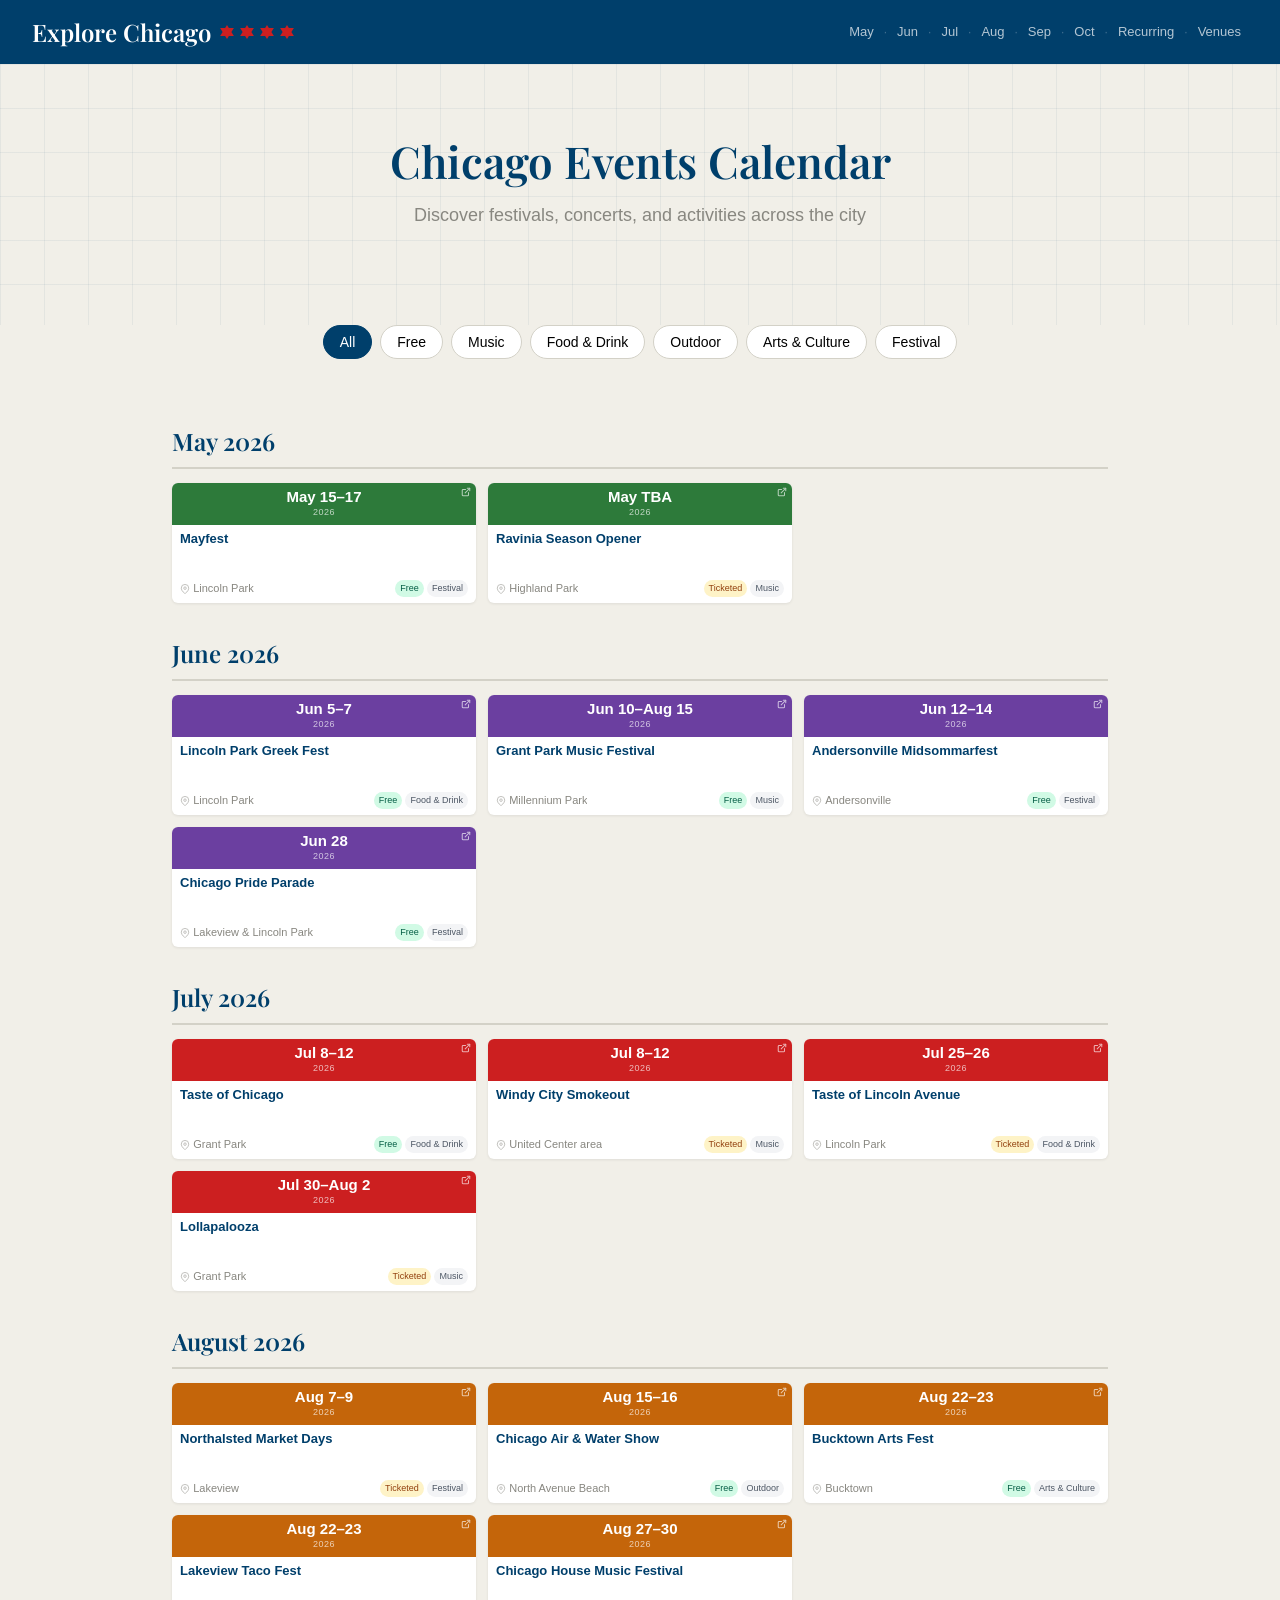
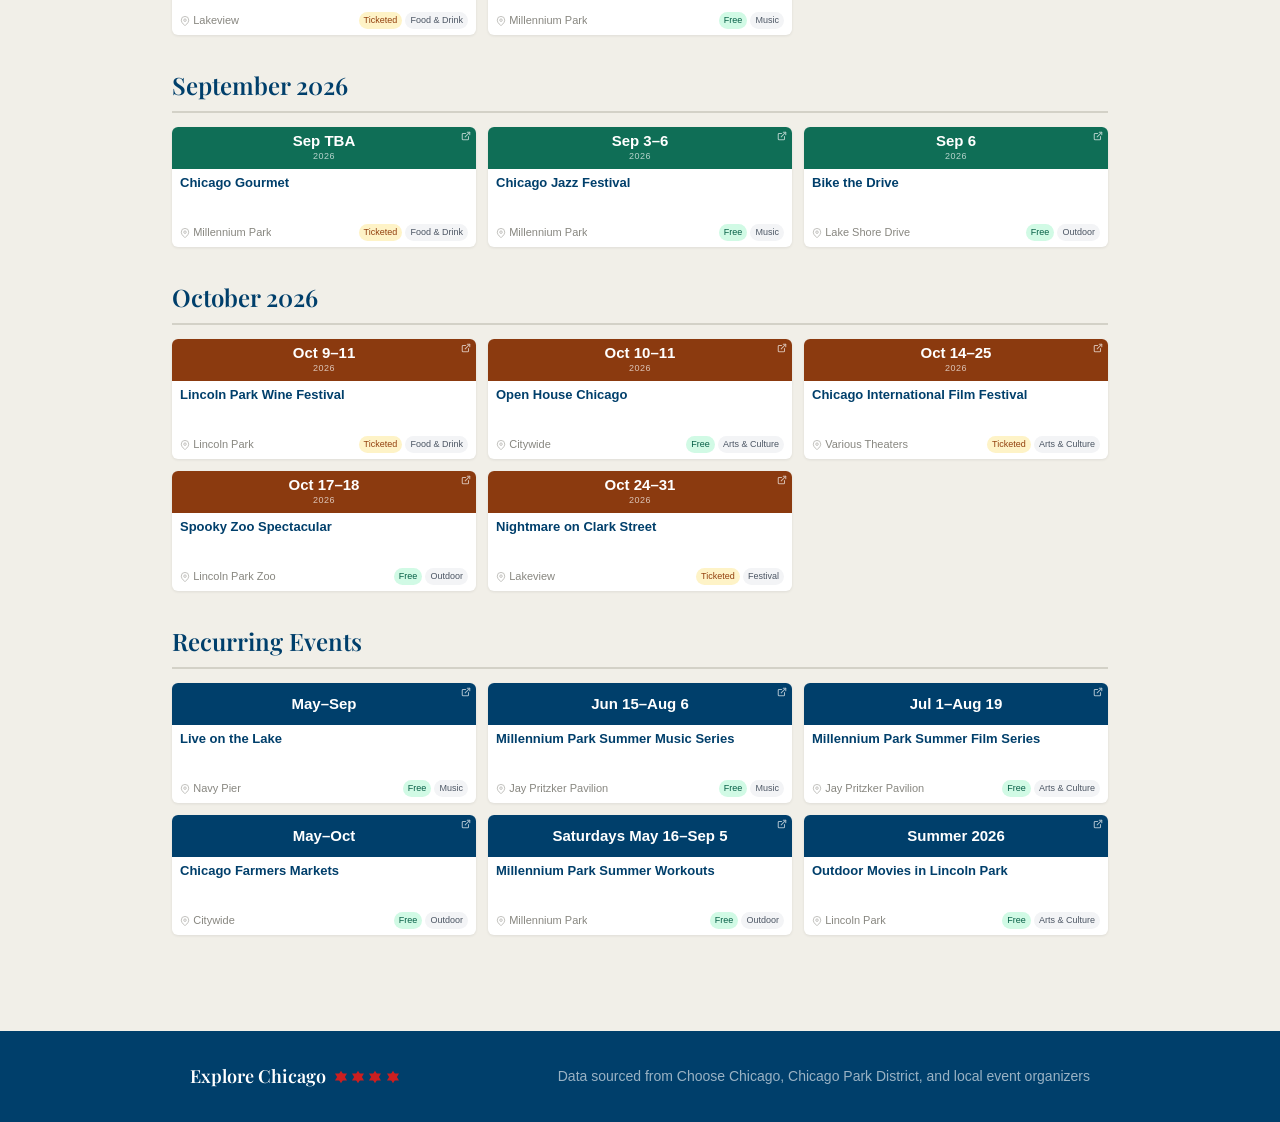
==== commit 96eb234d: "consolidate nav and compact cards - Single header nav: May · Jun · Jul · Aug · Sep · Oct · Recurring" ====
--- a/index.html
+++ b/index.html
@@ -20,7 +20,20 @@
       </span>
     </a>
     <nav class="header__nav">
-      <a href="index.html" class="header__nav-link active">Events</a>
+      <a href="#month-may" class="header__nav-link">May</a>
+      <span class="header__nav-sep">·</span>
+      <a href="#month-jun" class="header__nav-link">Jun</a>
+      <span class="header__nav-sep">·</span>
+      <a href="#month-jul" class="header__nav-link">Jul</a>
+      <span class="header__nav-sep">·</span>
+      <a href="#month-aug" class="header__nav-link">Aug</a>
+      <span class="header__nav-sep">·</span>
+      <a href="#month-sep" class="header__nav-link">Sep</a>
+      <span class="header__nav-sep">·</span>
+      <a href="#month-oct" class="header__nav-link">Oct</a>
+      <span class="header__nav-sep">·</span>
+      <a href="#month-recurring" class="header__nav-link">Recurring</a>
+      <span class="header__nav-sep">·</span>
       <a href="venues.html" class="header__nav-link">Venues</a>
     </nav>
   </header>
@@ -32,23 +45,6 @@
       <p class="hero__subline">Discover festivals, concerts, and activities across the city</p>
     </div>
   </section>
-
-  <!-- Month Jump Nav -->
-  <nav class="month-nav">
-    <a href="#month-may" class="month-nav__link">May</a>
-    <span class="month-nav__sep">·</span>
-    <a href="#month-jun" class="month-nav__link">Jun</a>
-    <span class="month-nav__sep">·</span>
-    <a href="#month-jul" class="month-nav__link">Jul</a>
-    <span class="month-nav__sep">·</span>
-    <a href="#month-aug" class="month-nav__link">Aug</a>
-    <span class="month-nav__sep">·</span>
-    <a href="#month-sep" class="month-nav__link">Sep</a>
-    <span class="month-nav__sep">·</span>
-    <a href="#month-oct" class="month-nav__link">Oct</a>
-    <span class="month-nav__sep">·</span>
-    <a href="#month-recurring" class="month-nav__link">Recurring</a>
-  </nav>
 
   <!-- Filter Tags -->
   <div class="filters">
@@ -101,6 +97,7 @@
     const EXTERNAL_LINK_ICON = `<svg viewBox="0 0 24 24" fill="none" stroke="white" stroke-width="2.5" stroke-linecap="round" stroke-linejoin="round"><path d="M18 13v6a2 2 0 0 1-2 2H5a2 2 0 0 1-2-2V8a2 2 0 0 1 2-2h6"/><polyline points="15 3 21 3 21 9"/><line x1="10" y1="14" x2="21" y2="3"/></svg>`;
 
     let allEvents = [];
+    let allRecurring = [];
     let currentFilter = 'all';
 
     async function loadEvents() {
@@ -108,6 +105,7 @@
         const response = await fetch('data/events.json');
         const data = await response.json();
         allEvents = data.events;
+        allRecurring = data.recurring || [];
         renderEvents(allEvents);
       } catch (error) {
         console.error('Error loading events:', error);
@@ -216,6 +214,45 @@
         html += '</section>';
       });
 
+      // Recurring events section
+      if (allRecurring.length > 0) {
+        html += `<section class="month-section" id="month-recurring"><h2 class="month-header">Recurring Events</h2><div class="event-cards">`;
+        allRecurring.forEach(event => {
+          const priceTag = event.price === 'free'
+            ? '<span class="tag tag--free">Free</span>'
+            : '<span class="tag tag--ticketed">Ticketed</span>';
+          const linkIcon = event.link
+            ? `<span class="event-card__link-icon">${EXTERNAL_LINK_ICON}</span>`
+            : '';
+          const cardOpen = event.link
+            ? `<a href="${event.link}" target="_blank" rel="noopener noreferrer" class="event-card">`
+            : `<article class="event-card">`;
+          const cardClose = event.link ? `</a>` : `</article>`;
+          html += `
+            ${cardOpen}
+              <div class="event-card__banner" style="background-color:#003F6B">
+                <span class="event-card__date-main">${event.schedule}</span>
+                ${linkIcon}
+              </div>
+              <div class="event-card__body">
+                <h3 class="event-card__name">${event.name}</h3>
+                <div class="event-card__footer">
+                  <div class="event-card__location">
+                    ${PIN_ICON}
+                    <span>${event.location}</span>
+                  </div>
+                  <div class="event-card__tags">
+                    ${priceTag}
+                    <span class="tag tag--category">${event.category}</span>
+                  </div>
+                </div>
+              </div>
+            ${cardClose}
+          `;
+        });
+        html += '</div></section>';
+      }
+
       container.innerHTML = html;
     }
 
--- a/style.css
+++ b/style.css
@@ -48,7 +48,7 @@
 /* ===== HEADER ===== */
 .header {
   background-color: var(--navy);
-  padding: 1rem 2rem;
+  padding: 0.875rem 2rem;
   display: flex;
   align-items: center;
   justify-content: space-between;
@@ -58,6 +58,7 @@
   display: flex;
   align-items: center;
   gap: 0.5rem;
+  flex-shrink: 0;
 }
 
 .header__stars {
@@ -81,18 +82,28 @@
 
 .header__nav {
   display: flex;
-  gap: 1.5rem;
+  align-items: center;
+  gap: 0.125rem;
 }
 
 .header__nav-link {
-  font-size: 0.9375rem;
-  color: rgba(255, 255, 255, 0.75);
+  font-size: 0.8125rem;
+  color: rgba(255, 255, 255, 0.7);
+  padding: 0.25rem 0.4375rem;
+  border-radius: 3px;
   transition: color 0.15s ease;
-}
-
-.header__nav-link:hover,
-.header__nav-link.active {
+  white-space: nowrap;
+}
+
+.header__nav-link:hover {
   color: var(--white);
+}
+
+.header__nav-sep {
+  color: rgba(255, 255, 255, 0.25);
+  font-size: 0.75rem;
+  padding: 0 0.0625rem;
+  user-select: none;
 }
 
 /* ===== HERO ===== */
@@ -170,41 +181,182 @@
   border-color: var(--navy);
 }
 
-/* ===== MONTH JUMP NAV ===== */
-.month-nav {
-  display: flex;
+/* ===== MAIN CONTENT ===== */
+.main {
+  max-width: 1000px;
+  margin: 0 auto;
+  padding: 2rem;
+}
+
+/* ===== MONTH SECTION ===== */
+.month-section {
+  margin-bottom: 2rem;
+}
+
+.month-header {
+  font-family: var(--font-serif);
+  font-size: 1.5rem;
+  font-weight: 600;
+  color: var(--navy);
+  margin-bottom: 0.875rem;
+  padding-bottom: 0.5rem;
+  border-bottom: 2px solid var(--border-gray);
+}
+
+/* ===== EVENT CARDS ===== */
+.event-cards {
+  display: grid;
+  grid-template-columns: repeat(3, 1fr);
+  gap: 0.75rem;
+}
+
+.event-card {
+  display: flex;
+  flex-direction: column;
+  background-color: var(--white);
+  border-radius: 6px;
+  overflow: hidden;
+  box-shadow: 0 1px 3px rgba(0, 0, 0, 0.08);
+  transition: box-shadow 0.2s ease;
+  height: 120px;
+}
+
+.event-card:hover {
+  box-shadow: 0 4px 12px rgba(0, 0, 0, 0.15);
+}
+
+/* Banner with date — color applied inline from month */
+.event-card__banner {
+  height: 42px;
+  position: relative;
+  display: flex;
+  flex-direction: column;
+  align-items: center;
   justify-content: center;
-  align-items: center;
-  flex-wrap: wrap;
-  gap: 0.25rem 0.125rem;
-  padding: 0.625rem 2rem;
-  background-color: var(--cream);
-  border-bottom: 1px solid var(--border-gray);
-}
-
-.month-nav__link {
+  background-color: var(--navy);
+  flex-shrink: 0;
+}
+
+.event-card__date-main {
+  font-size: 0.9375rem;
+  font-weight: 600;
+  color: var(--white);
+  line-height: 1.2;
+  max-width: 90%;
+  white-space: nowrap;
+  overflow: hidden;
+  text-overflow: ellipsis;
+}
+
+.event-card__date-year {
+  font-size: 0.5625rem;
+  color: rgba(255, 255, 255, 0.7);
+  text-transform: uppercase;
+  letter-spacing: 0.05em;
+}
+
+/* External link icon in banner corner */
+.event-card__link-icon {
+  position: absolute;
+  top: 4px;
+  right: 5px;
+  opacity: 0.65;
+  line-height: 0;
+}
+
+.event-card__link-icon svg {
+  width: 10px;
+  height: 10px;
+}
+
+a.event-card:hover .event-card__link-icon {
+  opacity: 1;
+}
+
+/* Card body */
+.event-card__body {
+  padding: 0.375rem 0.5rem;
+  display: flex;
+  flex-direction: column;
+  flex: 1;
+  min-height: 0;
+}
+
+.event-card__name {
   font-size: 0.8125rem;
+  font-weight: 600;
+  color: var(--navy);
+  line-height: 1.3;
+  margin: 0 0 0.125rem 0;
+  white-space: nowrap;
+  overflow: hidden;
+  text-overflow: ellipsis;
+}
+
+/* Location + tags on the same row */
+.event-card__footer {
+  display: flex;
+  align-items: center;
+  gap: 0.3rem;
+  margin-top: auto;
+}
+
+.event-card__location {
+  display: flex;
+  align-items: center;
+  gap: 0.2rem;
+  font-size: 0.6875rem;
+  color: var(--muted-text);
+  flex: 1;
+  min-width: 0;
+}
+
+.event-card__location span {
+  white-space: nowrap;
+  overflow: hidden;
+  text-overflow: ellipsis;
+}
+
+.event-card__location svg {
+  width: 10px;
+  height: 10px;
+  flex-shrink: 0;
+  opacity: 0.6;
+}
+
+.event-card__tags {
+  display: flex;
+  flex-wrap: nowrap;
+  gap: 0.2rem;
+  flex-shrink: 0;
+}
+
+.tag {
+  font-size: 0.5625rem;
+  padding: 0.1rem 0.3125rem;
+  border-radius: 0.75rem;
   font-weight: 500;
-  color: var(--navy);
-  padding: 0.25rem 0.5rem;
-  border-radius: 4px;
-  transition: background-color 0.15s ease;
-}
-
-.month-nav__link:hover {
-  background-color: rgba(0, 63, 107, 0.08);
-}
-
-.month-nav__sep {
-  font-size: 0.8125rem;
-  color: var(--border-gray);
-  padding: 0 0.125rem;
-  user-select: none;
+  white-space: nowrap;
+}
+
+.tag--free {
+  background-color: #D1FAE5;
+  color: #065F46;
+}
+
+.tag--ticketed {
+  background-color: #FEF3C7;
+  color: #92400E;
+}
+
+.tag--category {
+  background-color: #F3F4F6;
+  color: #4B5563;
 }
 
 /* ===== VENUE CARDS ===== */
 .venue-card__desc {
-  font-size: 0.75rem;
+  font-size: 0.6875rem;
   color: var(--muted-text);
   line-height: 1.4;
   margin: 0 0 0.25rem;
@@ -214,175 +366,6 @@
   overflow: hidden;
 }
 
-/* ===== MAIN CONTENT ===== */
-.main {
-  max-width: 1000px;
-  margin: 0 auto;
-  padding: 2rem;
-}
-
-/* ===== MONTH SECTION ===== */
-.month-section {
-  margin-bottom: 2.5rem;
-}
-
-.month-header {
-  font-family: var(--font-serif);
-  font-size: 1.5rem;
-  font-weight: 600;
-  color: var(--navy);
-  margin-bottom: 1rem;
-  padding-bottom: 0.5rem;
-  border-bottom: 2px solid var(--border-gray);
-}
-
-/* ===== EVENT CARDS ===== */
-.event-cards {
-  display: grid;
-  grid-template-columns: repeat(3, 1fr);
-  gap: 1rem;
-}
-
-.event-card {
-  display: flex;
-  flex-direction: column;
-  background-color: var(--white);
-  border-radius: 6px;
-  overflow: hidden;
-  box-shadow: 0 1px 3px rgba(0, 0, 0, 0.08);
-  transition: box-shadow 0.2s ease;
-  height: 160px;
-}
-
-.event-card:hover {
-  box-shadow: 0 4px 12px rgba(0, 0, 0, 0.15);
-}
-
-/* Banner with date — color applied inline from month */
-.event-card__banner {
-  height: 55px;
-  position: relative;
-  display: flex;
-  flex-direction: column;
-  align-items: center;
-  justify-content: center;
-  background-color: var(--navy);
-  flex-shrink: 0;
-}
-
-.event-card__date-main {
-  font-size: 1.1rem;
-  font-weight: 600;
-  color: var(--white);
-  line-height: 1.2;
-}
-
-.event-card__date-year {
-  font-size: 0.6875rem;
-  color: rgba(255, 255, 255, 0.7);
-  text-transform: uppercase;
-  letter-spacing: 0.05em;
-}
-
-/* External link icon in banner corner */
-.event-card__link-icon {
-  position: absolute;
-  top: 5px;
-  right: 6px;
-  opacity: 0.65;
-  line-height: 0;
-}
-
-.event-card__link-icon svg {
-  width: 11px;
-  height: 11px;
-}
-
-a.event-card:hover .event-card__link-icon {
-  opacity: 1;
-}
-
-/* Card body */
-.event-card__body {
-  padding: 0.5rem 0.625rem;
-  display: flex;
-  flex-direction: column;
-  flex: 1;
-  min-height: 0;
-}
-
-.event-card__name {
-  font-size: 0.875rem;
-  font-weight: 600;
-  color: var(--navy);
-  line-height: 1.3;
-  margin: 0 0 0.25rem 0;
-  white-space: nowrap;
-  overflow: hidden;
-  text-overflow: ellipsis;
-}
-
-/* Location + tags on the same row */
-.event-card__footer {
-  display: flex;
-  align-items: center;
-  gap: 0.375rem;
-  margin-top: auto;
-}
-
-.event-card__location {
-  display: flex;
-  align-items: center;
-  gap: 0.25rem;
-  font-size: 0.75rem;
-  color: var(--muted-text);
-  flex: 1;
-  min-width: 0;
-}
-
-.event-card__location span {
-  white-space: nowrap;
-  overflow: hidden;
-  text-overflow: ellipsis;
-}
-
-.event-card__location svg {
-  width: 11px;
-  height: 11px;
-  flex-shrink: 0;
-  opacity: 0.6;
-}
-
-.event-card__tags {
-  display: flex;
-  flex-wrap: nowrap;
-  gap: 0.25rem;
-  flex-shrink: 0;
-}
-
-.tag {
-  font-size: 0.625rem;
-  padding: 0.125rem 0.375rem;
-  border-radius: 0.75rem;
-  font-weight: 500;
-  white-space: nowrap;
-}
-
-.tag--free {
-  background-color: #D1FAE5;
-  color: #065F46;
-}
-
-.tag--ticketed {
-  background-color: #FEF3C7;
-  color: #92400E;
-}
-
-.tag--category {
-  background-color: #F3F4F6;
-  color: #4B5563;
-}
-
 /* ===== FOOTER ===== */
 .footer {
   background-color: var(--navy);
@@ -437,11 +420,20 @@
   }
 
   .event-card {
-    height: 150px;
+    height: 112px;
   }
 
   .event-card__banner {
-    height: 50px;
+    height: 38px;
+  }
+
+  .header__nav {
+    gap: 0;
+  }
+
+  .header__nav-link {
+    font-size: 0.75rem;
+    padding: 0.25rem 0.3125rem;
   }
 }
 
@@ -456,12 +448,16 @@
 
   .event-cards {
     grid-template-columns: 1fr;
-    gap: 0.75rem;
+    gap: 0.5rem;
   }
 
   .event-card {
     height: auto;
-    min-height: 150px;
+    min-height: 120px;
+  }
+
+  .header__nav {
+    display: none;
   }
 
   .footer__content {
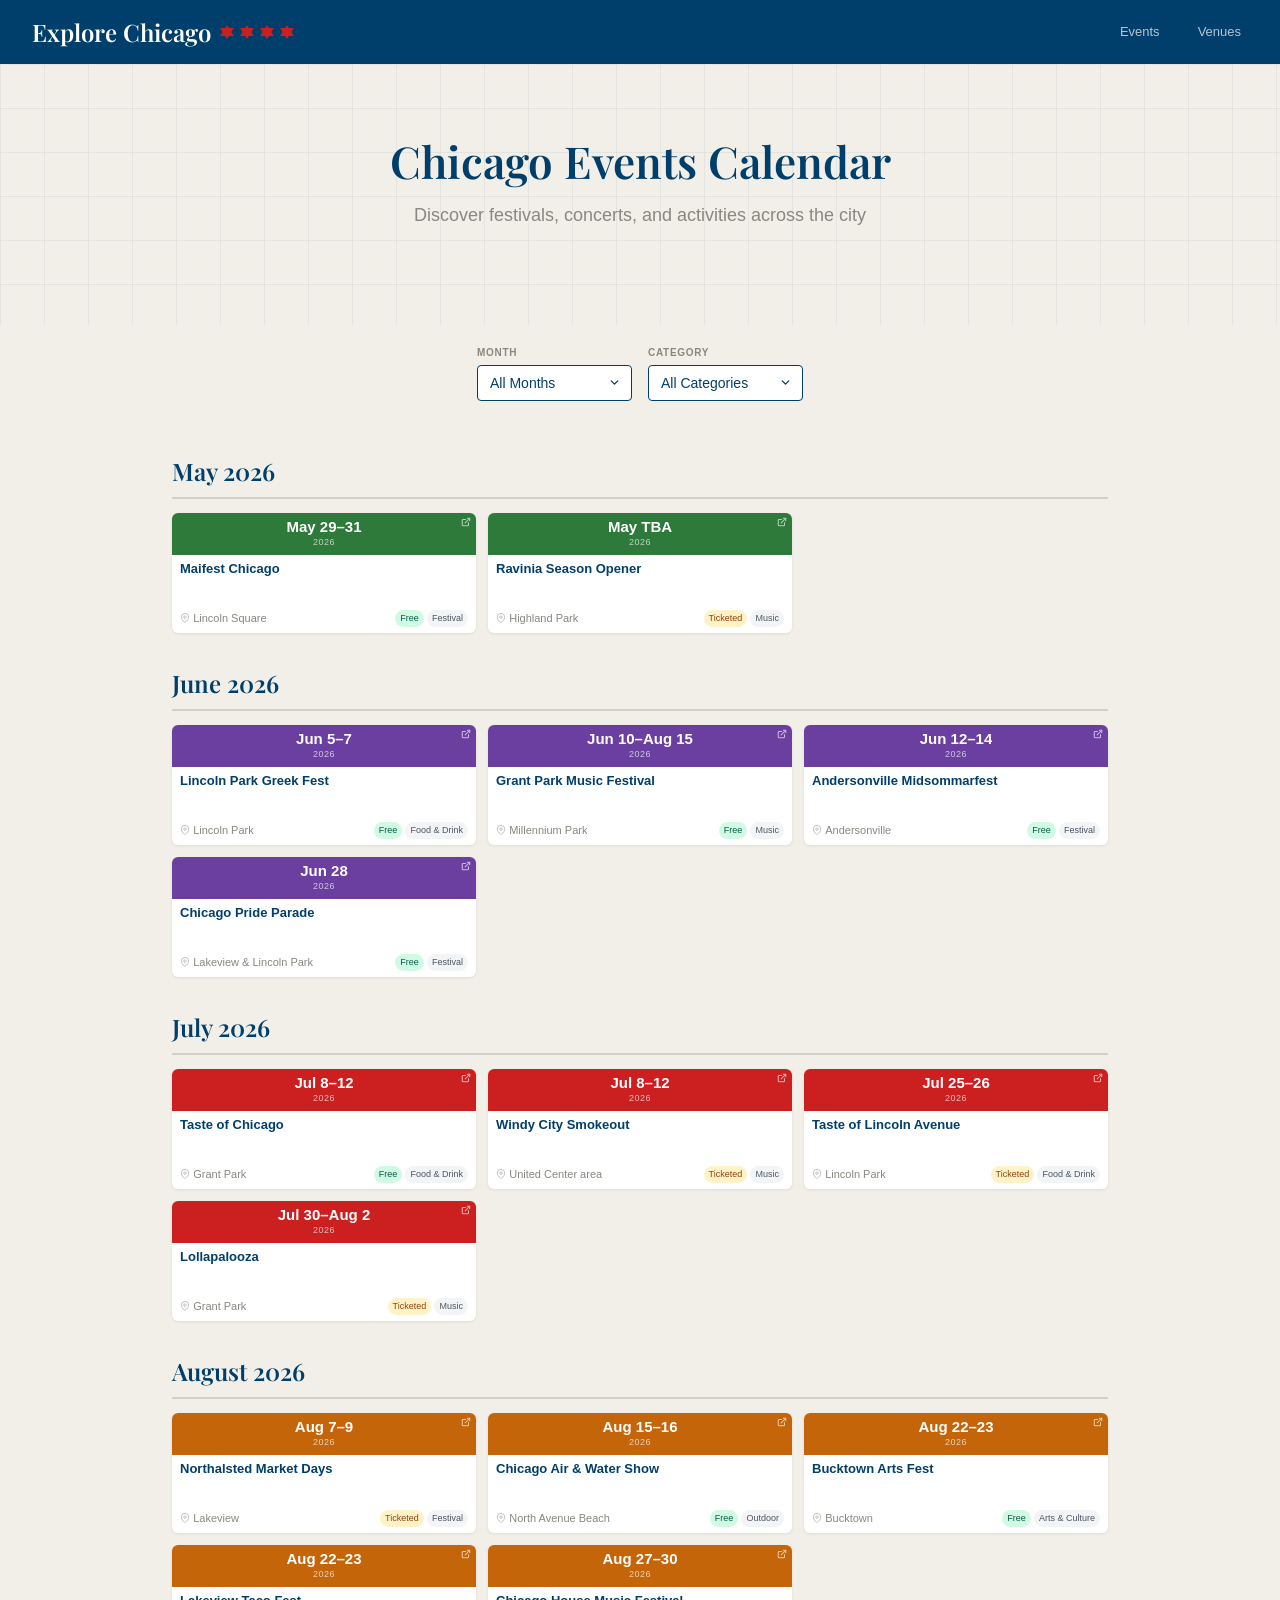
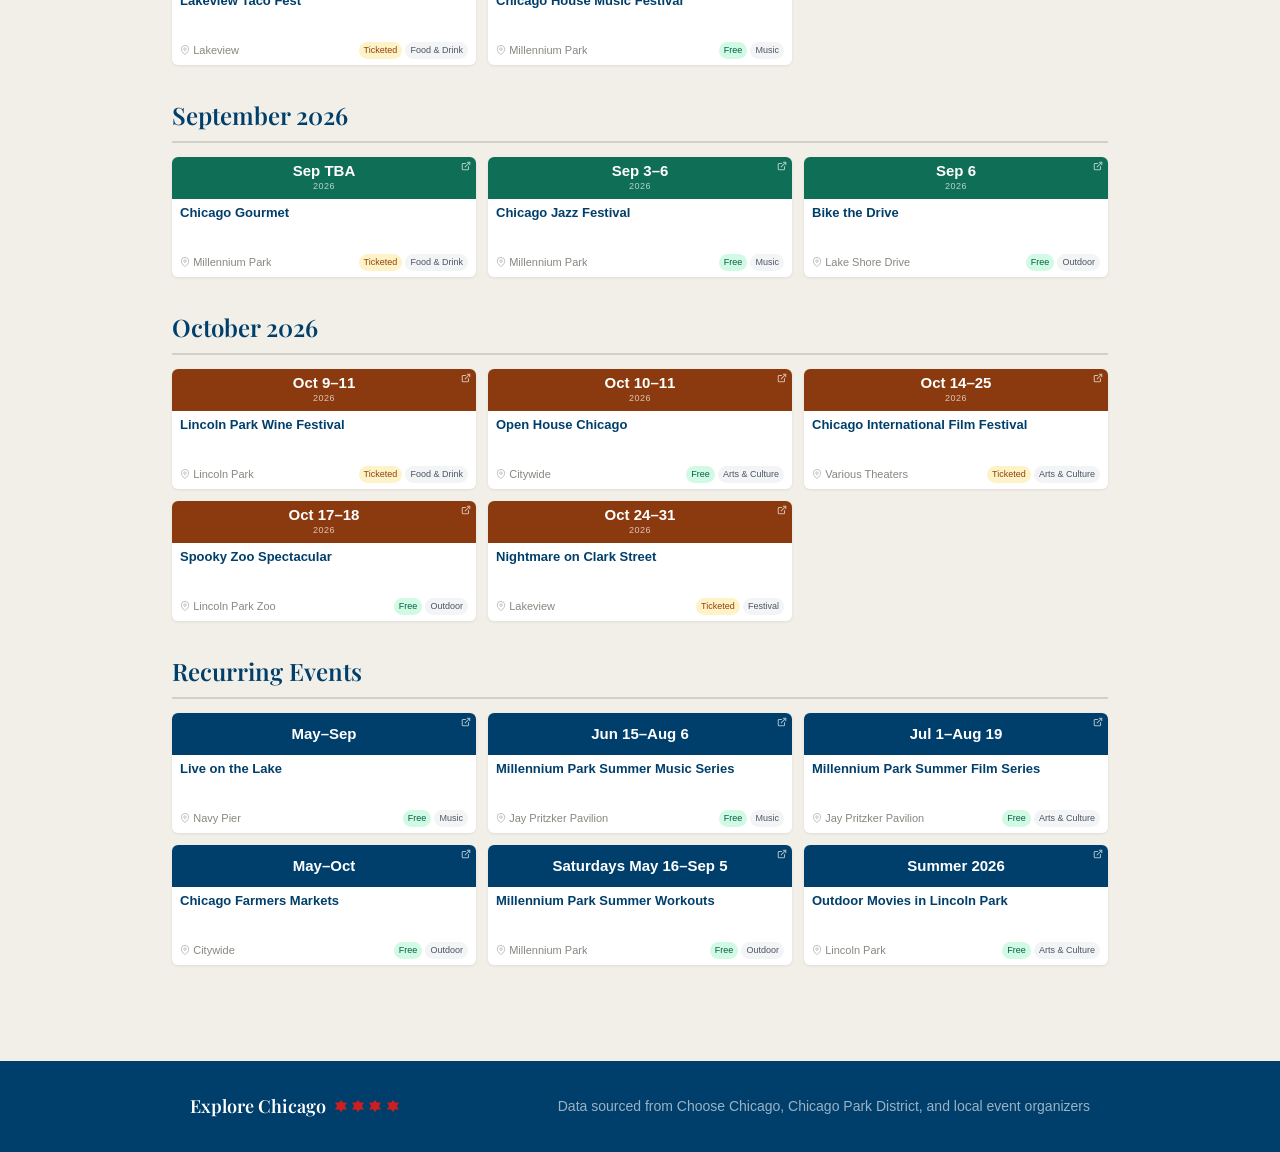
==== commit 24b8753b: "dropdown filters and nav cleanup - Fix Mayfest → Maifest Chicago (May 29-31, Lincoln Square, maifest" ====
--- a/index.html
+++ b/index.html
@@ -20,20 +20,7 @@
       </span>
     </a>
     <nav class="header__nav">
-      <a href="#month-may" class="header__nav-link">May</a>
-      <span class="header__nav-sep">·</span>
-      <a href="#month-jun" class="header__nav-link">Jun</a>
-      <span class="header__nav-sep">·</span>
-      <a href="#month-jul" class="header__nav-link">Jul</a>
-      <span class="header__nav-sep">·</span>
-      <a href="#month-aug" class="header__nav-link">Aug</a>
-      <span class="header__nav-sep">·</span>
-      <a href="#month-sep" class="header__nav-link">Sep</a>
-      <span class="header__nav-sep">·</span>
-      <a href="#month-oct" class="header__nav-link">Oct</a>
-      <span class="header__nav-sep">·</span>
-      <a href="#month-recurring" class="header__nav-link">Recurring</a>
-      <span class="header__nav-sep">·</span>
+      <a href="index.html" class="header__nav-link active">Events</a>
       <a href="venues.html" class="header__nav-link">Venues</a>
     </nav>
   </header>
@@ -46,15 +33,33 @@
     </div>
   </section>
 
-  <!-- Filter Tags -->
-  <div class="filters">
-    <button class="filter-tag active" data-filter="all">All</button>
-    <button class="filter-tag" data-filter="free">Free</button>
-    <button class="filter-tag" data-filter="Music">Music</button>
-    <button class="filter-tag" data-filter="Food & Drink">Food & Drink</button>
-    <button class="filter-tag" data-filter="Outdoor">Outdoor</button>
-    <button class="filter-tag" data-filter="Arts & Culture">Arts & Culture</button>
-    <button class="filter-tag" data-filter="Festival">Festival</button>
+  <!-- Dropdown Filters -->
+  <div class="dropdowns">
+    <div class="dropdown-group">
+      <label class="dropdown-label" for="filter-month">Month</label>
+      <select class="dropdown" id="filter-month">
+        <option value="all">All Months</option>
+        <option value="may">May</option>
+        <option value="jun">June</option>
+        <option value="jul">July</option>
+        <option value="aug">August</option>
+        <option value="sep">September</option>
+        <option value="oct">October</option>
+        <option value="recurring">Recurring</option>
+      </select>
+    </div>
+    <div class="dropdown-group">
+      <label class="dropdown-label" for="filter-category">Category</label>
+      <select class="dropdown" id="filter-category">
+        <option value="all">All Categories</option>
+        <option value="free">Free</option>
+        <option value="Music">Music</option>
+        <option value="Food &amp; Drink">Food &amp; Drink</option>
+        <option value="Outdoor">Outdoor</option>
+        <option value="Arts &amp; Culture">Arts &amp; Culture</option>
+        <option value="Festival">Festival</option>
+      </select>
+    </div>
   </div>
 
   <!-- Main Content -->
@@ -82,7 +87,8 @@
     const MONTH_NAMES = ['Jan', 'Feb', 'Mar', 'Apr', 'May', 'Jun', 'Jul', 'Aug', 'Sep', 'Oct', 'Nov', 'Dec'];
     const FULL_MONTH_NAMES = ['January', 'February', 'March', 'April', 'May', 'June', 'July', 'August', 'September', 'October', 'November', 'December'];
 
-    const MONTH_IDS = { 4: 'month-may', 5: 'month-jun', 6: 'month-jul', 7: 'month-aug', 8: 'month-sep', 9: 'month-oct' };
+    const MONTH_IDS  = { 4: 'month-may', 5: 'month-jun', 6: 'month-jul', 7: 'month-aug', 8: 'month-sep', 9: 'month-oct' };
+    const MONTH_NUMS = { may: 4, jun: 5, jul: 6, aug: 7, sep: 8, oct: 9 };
 
     const MONTH_COLORS = {
       4: '#2D7A3A',
@@ -98,7 +104,6 @@
 
     let allEvents = [];
     let allRecurring = [];
-    let currentFilter = 'all';
 
     async function loadEvents() {
       try {
@@ -106,7 +111,7 @@
         const data = await response.json();
         allEvents = data.events;
         allRecurring = data.recurring || [];
-        renderEvents(allEvents);
+        renderEvents(allEvents, allRecurring);
       } catch (error) {
         console.error('Error loading events:', error);
         document.getElementById('events-container').innerHTML =
@@ -138,146 +143,112 @@
       return { dateText: `${startMonth} ${startDay}`, year: start.getFullYear() };
     }
 
-    function renderEvents(events) {
+    function makeCard(event, bannerColor, dateText, yearText) {
+      const priceTag = event.price === 'free'
+        ? '<span class="tag tag--free">Free</span>'
+        : '<span class="tag tag--ticketed">Ticketed</span>';
+      const linkIcon = event.link
+        ? `<span class="event-card__link-icon">${EXTERNAL_LINK_ICON}</span>`
+        : '';
+      const cardOpen = event.link
+        ? `<a href="${event.link}" target="_blank" rel="noopener noreferrer" class="event-card">`
+        : `<article class="event-card">`;
+      const cardClose = event.link ? `</a>` : `</article>`;
+      return `
+        ${cardOpen}
+          <div class="event-card__banner" style="background-color:${bannerColor}">
+            <span class="event-card__date-main">${dateText}</span>
+            ${yearText ? `<span class="event-card__date-year">${yearText}</span>` : ''}
+            ${linkIcon}
+          </div>
+          <div class="event-card__body">
+            <h3 class="event-card__name">${event.name}</h3>
+            <div class="event-card__footer">
+              <div class="event-card__location">
+                ${PIN_ICON}
+                <span>${event.location}</span>
+              </div>
+              <div class="event-card__tags">
+                ${priceTag}
+                <span class="tag tag--category">${event.category}</span>
+              </div>
+            </div>
+          </div>
+        ${cardClose}
+      `;
+    }
+
+    function renderEvents(events, recurringEvents) {
       const container = document.getElementById('events-container');
-
-      // Group events by month
       const eventsByMonth = {};
 
       events.forEach(event => {
         const date = new Date(event.startDate);
         const key = `${date.getFullYear()}-${String(date.getMonth()).padStart(2, '0')}`;
-        if (!eventsByMonth[key]) {
-          eventsByMonth[key] = [];
-        }
+        if (!eventsByMonth[key]) eventsByMonth[key] = [];
         eventsByMonth[key].push(event);
       });
 
-      // Sort months chronologically
-      const sortedMonths = Object.keys(eventsByMonth).sort();
-
       let html = '';
 
-      sortedMonths.forEach(monthKey => {
+      Object.keys(eventsByMonth).sort().forEach(monthKey => {
         const [year, month] = monthKey.split('-').map(Number);
         const monthEvents = eventsByMonth[monthKey].sort((a, b) =>
           new Date(a.startDate) - new Date(b.startDate)
         );
-
         const sectionId = MONTH_IDS[month] ? ` id="${MONTH_IDS[month]}"` : '';
-        html += `
-          <section class="month-section"${sectionId}>
-            <h2 class="month-header">${FULL_MONTH_NAMES[month]} ${year}</h2>
-            <div class="event-cards">
-        `;
-
+        html += `<section class="month-section"${sectionId}><h2 class="month-header">${FULL_MONTH_NAMES[month]} ${year}</h2><div class="event-cards">`;
         monthEvents.forEach(event => {
           const { dateText, year } = formatDateRange(event);
-          const monthNum = new Date(event.startDate).getMonth();
-          const bannerColor = MONTH_COLORS[monthNum] || '#003F6B';
-          const priceTag = event.price === 'free'
-            ? '<span class="tag tag--free">Free</span>'
-            : '<span class="tag tag--ticketed">Ticketed</span>';
-          const linkIcon = event.link
-            ? `<span class="event-card__link-icon">${EXTERNAL_LINK_ICON}</span>`
-            : '';
-          const cardOpen = event.link
-            ? `<a href="${event.link}" target="_blank" rel="noopener noreferrer" class="event-card">`
-            : `<article class="event-card">`;
-          const cardClose = event.link ? `</a>` : `</article>`;
-
-          html += `
-            ${cardOpen}
-              <div class="event-card__banner" style="background-color:${bannerColor}">
-                <span class="event-card__date-main">${dateText}</span>
-                <span class="event-card__date-year">${year}</span>
-                ${linkIcon}
-              </div>
-              <div class="event-card__body">
-                <h3 class="event-card__name">${event.name}</h3>
-                <div class="event-card__footer">
-                  <div class="event-card__location">
-                    ${PIN_ICON}
-                    <span>${event.location}</span>
-                  </div>
-                  <div class="event-card__tags">
-                    ${priceTag}
-                    <span class="tag tag--category">${event.category}</span>
-                  </div>
-                </div>
-              </div>
-            ${cardClose}
-          `;
-        });
-
-        html += '</div>';
-        html += '</section>';
-      });
-
-      // Recurring events section
-      if (allRecurring.length > 0) {
-        html += `<section class="month-section" id="month-recurring"><h2 class="month-header">Recurring Events</h2><div class="event-cards">`;
-        allRecurring.forEach(event => {
-          const priceTag = event.price === 'free'
-            ? '<span class="tag tag--free">Free</span>'
-            : '<span class="tag tag--ticketed">Ticketed</span>';
-          const linkIcon = event.link
-            ? `<span class="event-card__link-icon">${EXTERNAL_LINK_ICON}</span>`
-            : '';
-          const cardOpen = event.link
-            ? `<a href="${event.link}" target="_blank" rel="noopener noreferrer" class="event-card">`
-            : `<article class="event-card">`;
-          const cardClose = event.link ? `</a>` : `</article>`;
-          html += `
-            ${cardOpen}
-              <div class="event-card__banner" style="background-color:#003F6B">
-                <span class="event-card__date-main">${event.schedule}</span>
-                ${linkIcon}
-              </div>
-              <div class="event-card__body">
-                <h3 class="event-card__name">${event.name}</h3>
-                <div class="event-card__footer">
-                  <div class="event-card__location">
-                    ${PIN_ICON}
-                    <span>${event.location}</span>
-                  </div>
-                  <div class="event-card__tags">
-                    ${priceTag}
-                    <span class="tag tag--category">${event.category}</span>
-                  </div>
-                </div>
-              </div>
-            ${cardClose}
-          `;
+          const bannerColor = MONTH_COLORS[new Date(event.startDate).getMonth()] || '#003F6B';
+          html += makeCard(event, bannerColor, dateText, year);
         });
         html += '</div></section>';
+      });
+
+      if (recurringEvents.length > 0) {
+        html += `<section class="month-section" id="month-recurring"><h2 class="month-header">Recurring Events</h2><div class="event-cards">`;
+        recurringEvents.forEach(event => {
+          html += makeCard(event, '#003F6B', event.schedule, '');
+        });
+        html += '</div></section>';
       }
 
       container.innerHTML = html;
     }
 
-    function filterEvents(filter) {
-      currentFilter = filter;
-
-      if (filter === 'all') {
-        renderEvents(allEvents);
-      } else if (filter === 'free') {
-        renderEvents(allEvents.filter(e => e.price === 'free'));
-      } else {
-        renderEvents(allEvents.filter(e => e.category === filter));
-      }
-    }
-
-    // Initialize filters
-    document.querySelectorAll('.filter-tag').forEach(button => {
-      button.addEventListener('click', () => {
-        document.querySelectorAll('.filter-tag').forEach(b => b.classList.remove('active'));
-        button.classList.add('active');
-        filterEvents(button.dataset.filter);
-      });
-    });
-
-    // Load events on page load
+    function applyFilters() {
+      const month    = document.getElementById('filter-month').value;
+      const category = document.getElementById('filter-category').value;
+
+      let filteredEvents = month === 'recurring' ? [] : allEvents;
+
+      if (month !== 'all' && month !== 'recurring') {
+        filteredEvents = filteredEvents.filter(e =>
+          new Date(e.startDate).getMonth() === MONTH_NUMS[month]
+        );
+      }
+
+      if (category === 'free') {
+        filteredEvents = filteredEvents.filter(e => e.price === 'free');
+      } else if (category !== 'all') {
+        filteredEvents = filteredEvents.filter(e => e.category === category);
+      }
+
+      let filteredRecurring = (month === 'all' || month === 'recurring') ? [...allRecurring] : [];
+
+      if (filteredRecurring.length > 0 && category !== 'all') {
+        filteredRecurring = category === 'free'
+          ? filteredRecurring.filter(e => e.price === 'free')
+          : filteredRecurring.filter(e => e.category === category);
+      }
+
+      renderEvents(filteredEvents, filteredRecurring);
+    }
+
+    document.getElementById('filter-month').addEventListener('change', applyFilters);
+    document.getElementById('filter-category').addEventListener('change', applyFilters);
+
     loadEvents();
   </script>
 
--- a/style.css
+++ b/style.css
@@ -83,7 +83,7 @@
 .header__nav {
   display: flex;
   align-items: center;
-  gap: 0.125rem;
+  gap: 1.5rem;
 }
 
 .header__nav-link {
@@ -150,35 +150,50 @@
   margin-bottom: 2rem;
 }
 
-/* ===== FILTER TAGS ===== */
-.filters {
-  display: flex;
-  flex-wrap: wrap;
+/* ===== DROPDOWN FILTERS ===== */
+.dropdowns {
+  display: flex;
   justify-content: center;
-  gap: 0.5rem;
-  padding: 0 2rem 2rem;
+  gap: 1rem;
+  padding: 1.25rem 2rem;
   background-color: var(--cream);
-  position: relative;
-}
-
-.filter-tag {
-  padding: 0.5rem 1rem;
-  border: 1px solid var(--border-gray);
-  border-radius: 2rem;
+}
+
+.dropdown-group {
+  display: flex;
+  flex-direction: column;
+  gap: 0.3rem;
+}
+
+.dropdown-label {
+  font-size: 0.625rem;
+  font-weight: 600;
+  color: var(--muted-text);
+  text-transform: uppercase;
+  letter-spacing: 0.07em;
+}
+
+.dropdown {
+  height: 36px;
+  padding: 0 2.25rem 0 0.75rem;
+  border: 1.5px solid var(--navy);
+  border-radius: 4px;
   background-color: var(--white);
+  color: var(--navy);
+  font-family: var(--font-sans);
   font-size: 0.875rem;
   cursor: pointer;
-  transition: all 0.2s ease;
-}
-
-.filter-tag:hover {
-  border-color: var(--navy);
-}
-
-.filter-tag.active {
-  background-color: var(--navy);
-  color: var(--white);
-  border-color: var(--navy);
+  appearance: none;
+  background-image: url("data:image/svg+xml,%3Csvg xmlns='http://www.w3.org/2000/svg' viewBox='0 0 24 24' fill='none' stroke='%23003F6B' stroke-width='2.5' stroke-linecap='round' stroke-linejoin='round'%3E%3Cpolyline points='6 9 12 15 18 9'/%3E%3C/svg%3E");
+  background-repeat: no-repeat;
+  background-position: right 0.625rem center;
+  background-size: 13px;
+  min-width: 155px;
+}
+
+.dropdown:focus {
+  outline: 2px solid var(--navy);
+  outline-offset: 2px;
 }
 
 /* ===== MAIN CONTENT ===== */
@@ -428,12 +443,7 @@
   }
 
   .header__nav {
-    gap: 0;
-  }
-
-  .header__nav-link {
-    font-size: 0.75rem;
-    padding: 0.25rem 0.3125rem;
+    gap: 1rem;
   }
 }
 
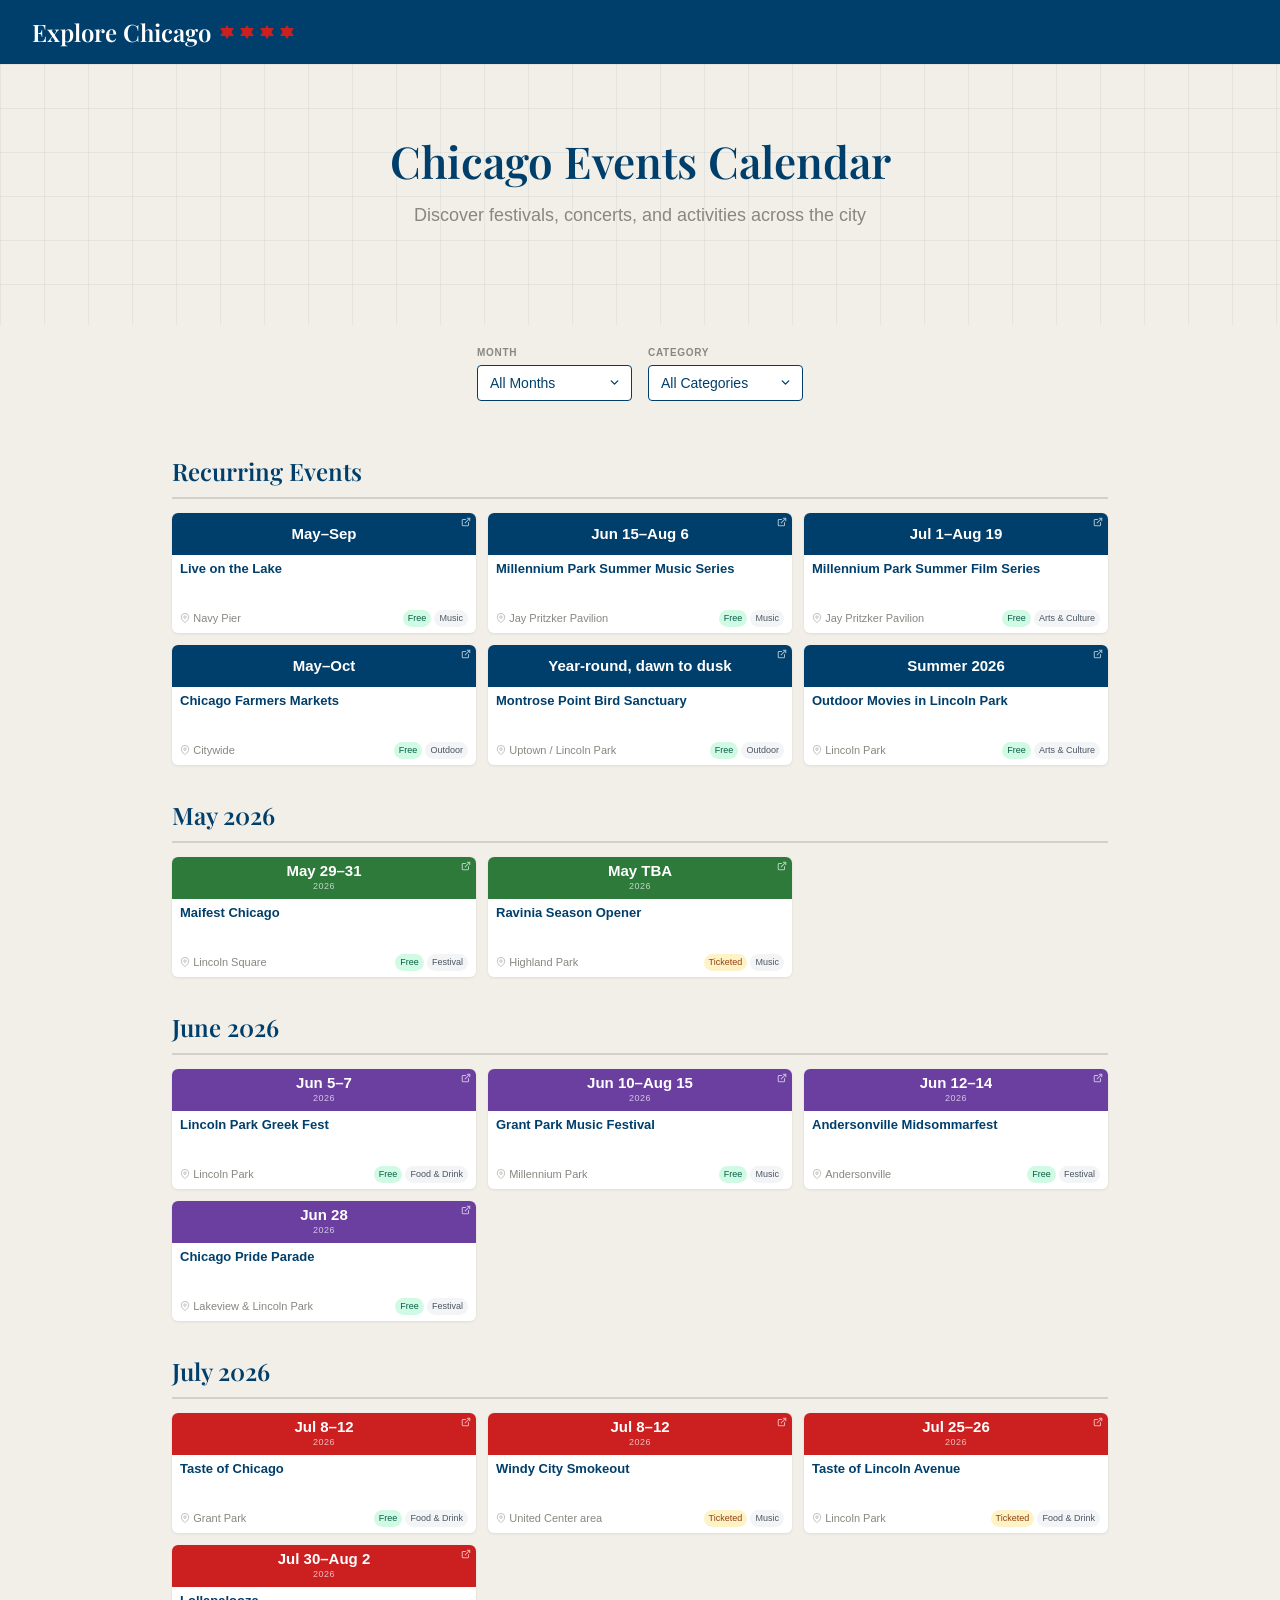
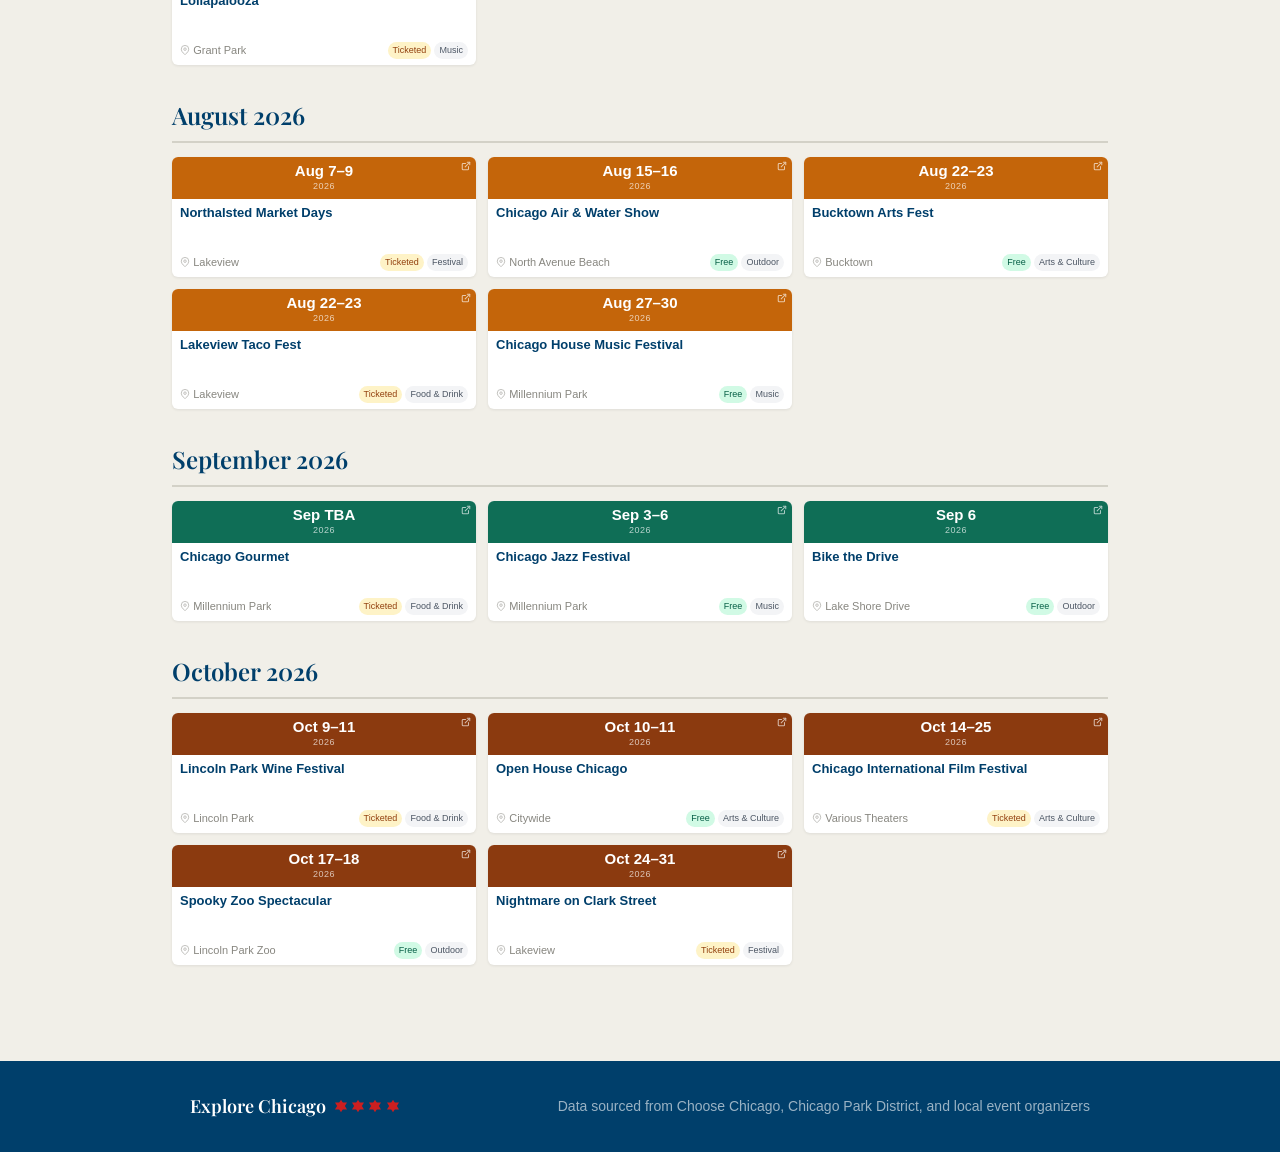
==== commit d5f49da0: "simplify to single page, recurring events to top - Delete venues.html - Remove header nav entirely (" ====
--- a/index.html
+++ b/index.html
@@ -19,10 +19,6 @@
         <svg viewBox="0 0 100 100" xmlns="http://www.w3.org/2000/svg"><polygon points="50,6 93,75 7,75"/><polygon points="50,94 7,25 93,25"/></svg>
       </span>
     </a>
-    <nav class="header__nav">
-      <a href="index.html" class="header__nav-link active">Events</a>
-      <a href="venues.html" class="header__nav-link">Venues</a>
-    </nav>
   </header>
 
   <!-- Hero -->
@@ -191,6 +187,14 @@
 
       let html = '';
 
+      if (recurringEvents.length > 0) {
+        html += `<section class="month-section" id="month-recurring"><h2 class="month-header">Recurring Events</h2><div class="event-cards">`;
+        recurringEvents.forEach(event => {
+          html += makeCard(event, '#003F6B', event.schedule, '');
+        });
+        html += '</div></section>';
+      }
+
       Object.keys(eventsByMonth).sort().forEach(monthKey => {
         const [year, month] = monthKey.split('-').map(Number);
         const monthEvents = eventsByMonth[monthKey].sort((a, b) =>
@@ -206,14 +210,6 @@
         html += '</div></section>';
       });
 
-      if (recurringEvents.length > 0) {
-        html += `<section class="month-section" id="month-recurring"><h2 class="month-header">Recurring Events</h2><div class="event-cards">`;
-        recurringEvents.forEach(event => {
-          html += makeCard(event, '#003F6B', event.schedule, '');
-        });
-        html += '</div></section>';
-      }
-
       container.innerHTML = html;
     }
 
--- a/style.css
+++ b/style.css
@@ -49,9 +49,6 @@
 .header {
   background-color: var(--navy);
   padding: 0.875rem 2rem;
-  display: flex;
-  align-items: center;
-  justify-content: space-between;
 }
 
 .header__logo {
@@ -80,31 +77,6 @@
   color: var(--white);
 }
 
-.header__nav {
-  display: flex;
-  align-items: center;
-  gap: 1.5rem;
-}
-
-.header__nav-link {
-  font-size: 0.8125rem;
-  color: rgba(255, 255, 255, 0.7);
-  padding: 0.25rem 0.4375rem;
-  border-radius: 3px;
-  transition: color 0.15s ease;
-  white-space: nowrap;
-}
-
-.header__nav-link:hover {
-  color: var(--white);
-}
-
-.header__nav-sep {
-  color: rgba(255, 255, 255, 0.25);
-  font-size: 0.75rem;
-  padding: 0 0.0625rem;
-  user-select: none;
-}
 
 /* ===== HERO ===== */
 .hero {
@@ -442,9 +414,6 @@
     height: 38px;
   }
 
-  .header__nav {
-    gap: 1rem;
-  }
 }
 
 @media (max-width: 600px) {
@@ -466,10 +435,6 @@
     min-height: 120px;
   }
 
-  .header__nav {
-    display: none;
-  }
-
   .footer__content {
     flex-direction: column;
     text-align: center;
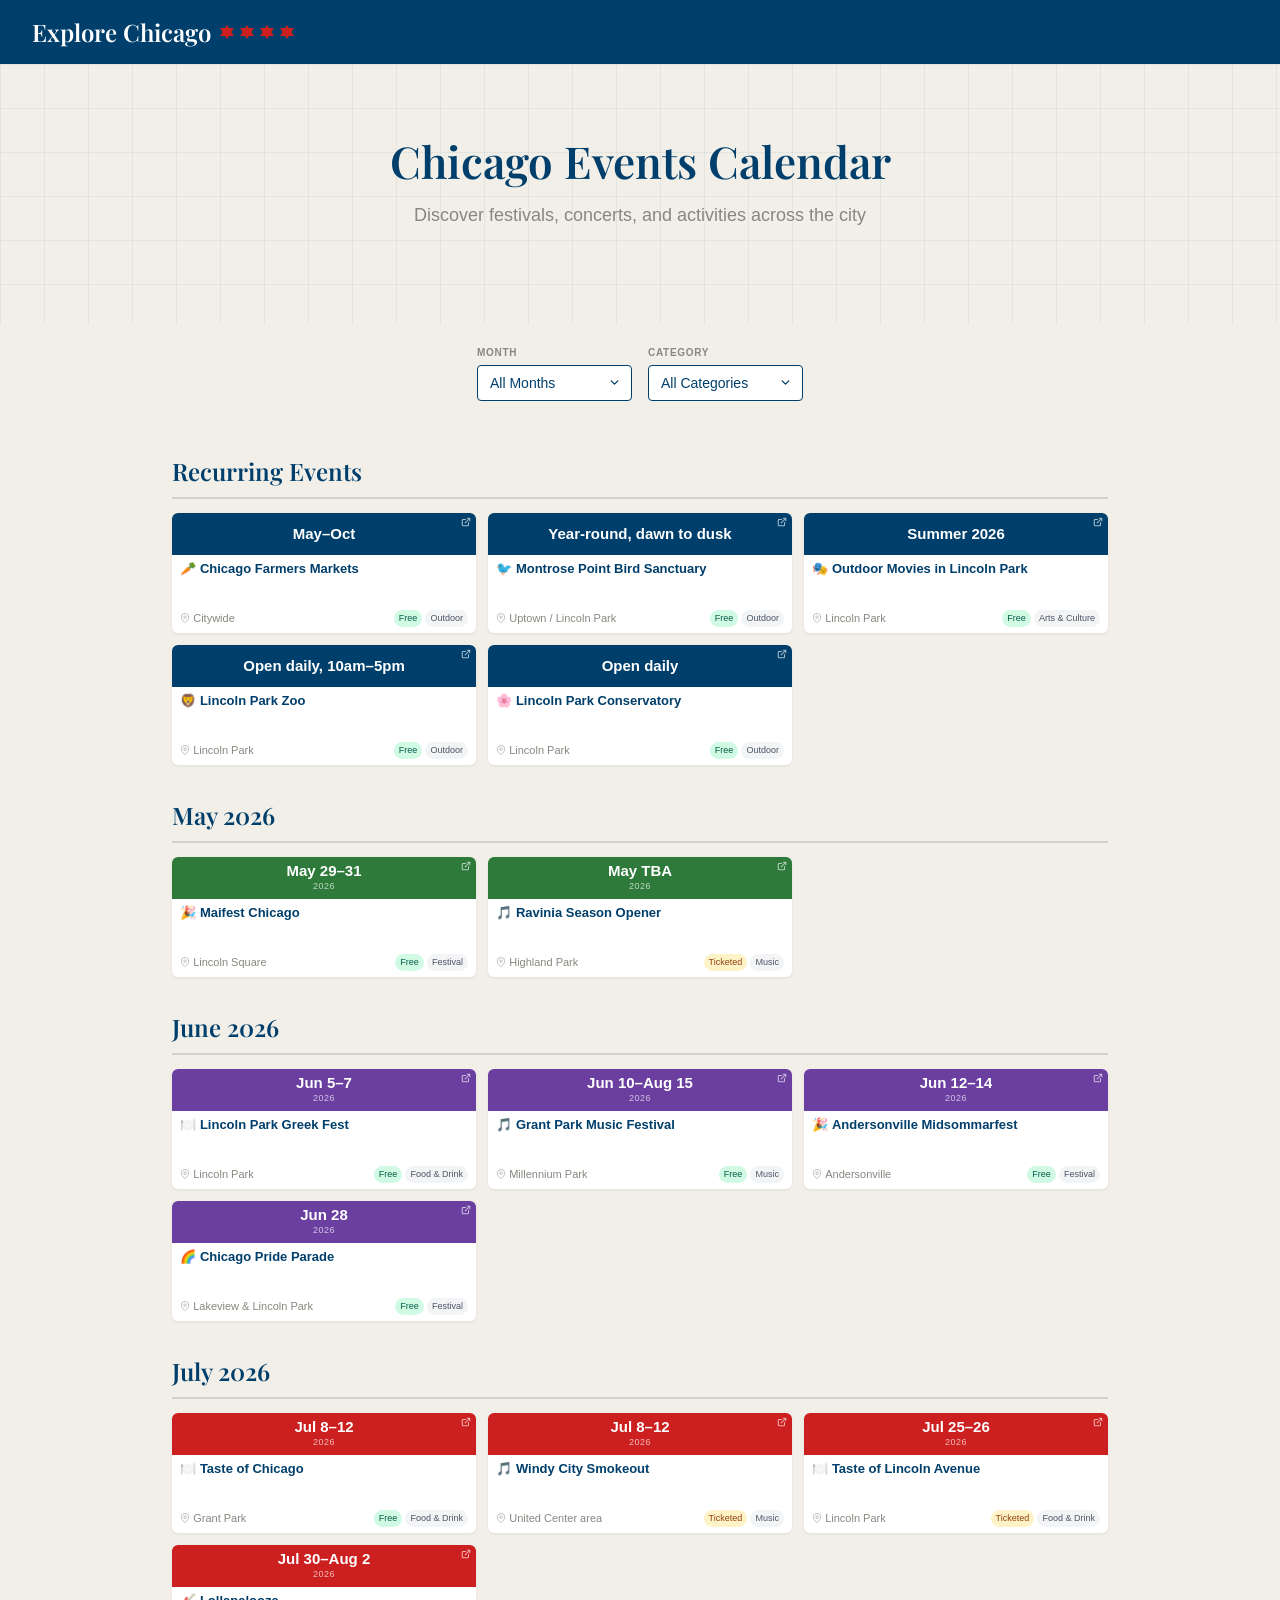
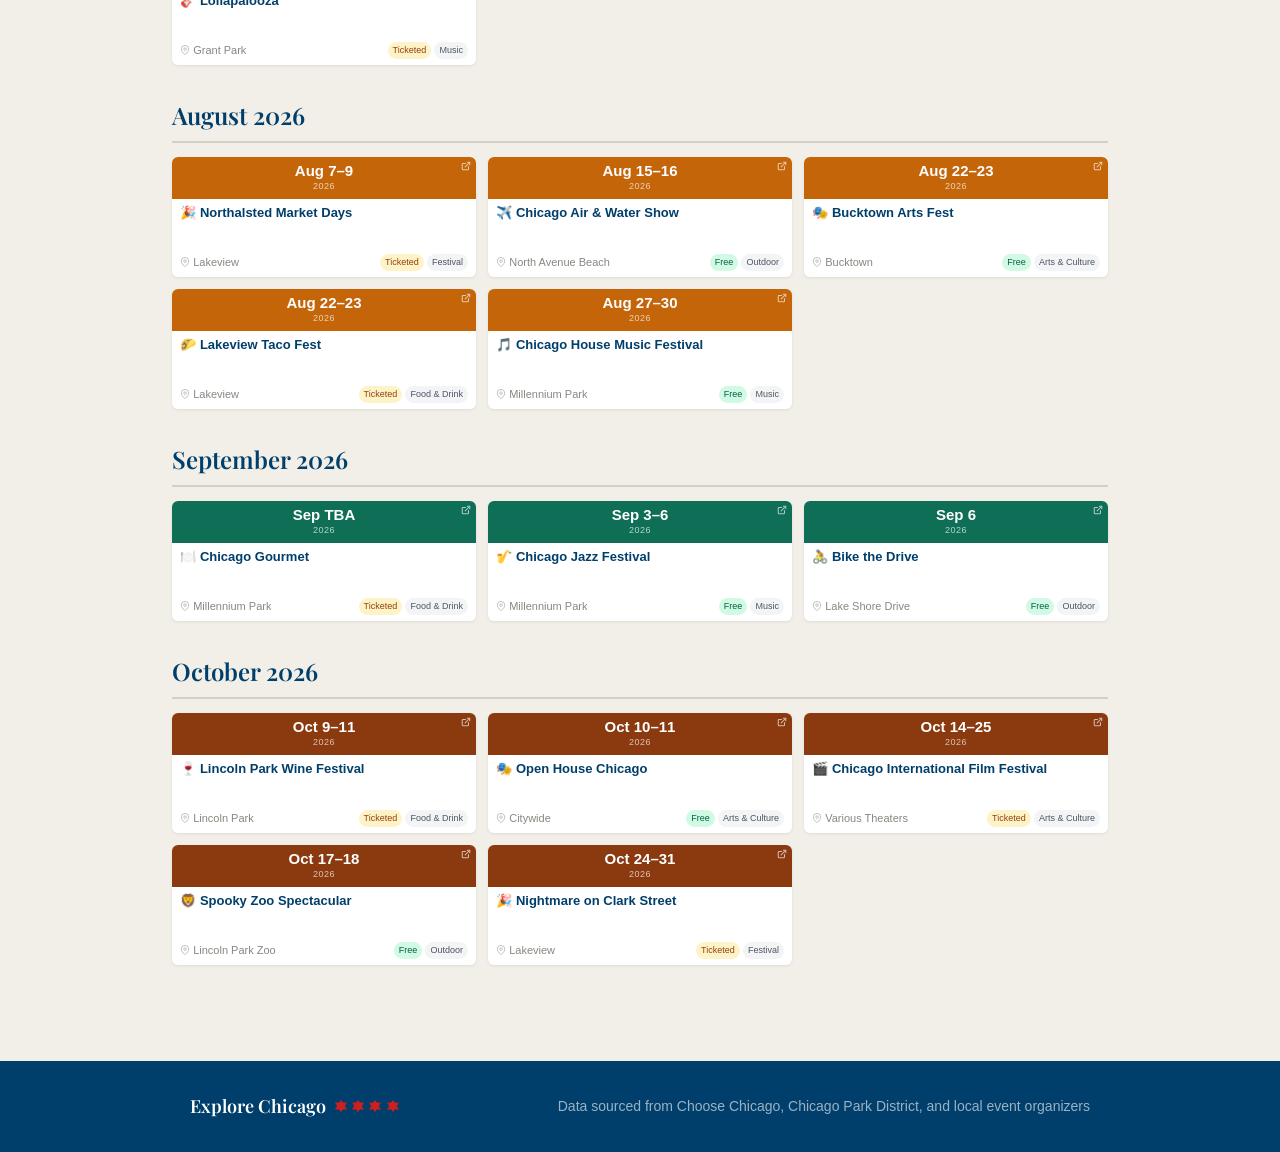
==== commit d0782b8b: "update recurring events and add icons - Remove Live on the Lake, Millennium Park Summer Music/Film S" ====
--- a/index.html
+++ b/index.html
@@ -97,6 +97,37 @@
 
     const PIN_ICON = `<svg viewBox="0 0 24 24" fill="none" stroke="currentColor" stroke-width="2"><path d="M21 10c0 7-9 13-9 13s-9-6-9-13a9 9 0 0 1 18 0z"/><circle cx="12" cy="10" r="3"/></svg>`;
     const EXTERNAL_LINK_ICON = `<svg viewBox="0 0 24 24" fill="none" stroke="white" stroke-width="2.5" stroke-linecap="round" stroke-linejoin="round"><path d="M18 13v6a2 2 0 0 1-2 2H5a2 2 0 0 1-2-2V8a2 2 0 0 1 2-2h6"/><polyline points="15 3 21 3 21 9"/><line x1="10" y1="14" x2="21" y2="3"/></svg>`;
+
+    const CATEGORY_ICONS = {
+      'Music':         '🎵',
+      'Festival':      '🎉',
+      'Food & Drink':  '🍽️',
+      'Outdoor':       '🌿',
+      'Arts & Culture':'🎭',
+    };
+
+    const NAME_ICONS = [
+      { match: /bird sanctuary/i,  icon: '🐦' },
+      { match: /zoo/i,             icon: '🦁' },
+      { match: /conservatory/i,    icon: '🌸' },
+      { match: /lollapalooza/i,    icon: '🎸' },
+      { match: /air.*water|water.*air/i, icon: '✈️' },
+      { match: /pride/i,           icon: '🌈' },
+      { match: /bike.*drive/i,     icon: '🚴' },
+      { match: /jazz/i,            icon: '🎷' },
+      { match: /film festival/i,   icon: '🎬' },
+      { match: /farmers market/i,  icon: '🥕' },
+      { match: /kayak/i,           icon: '🚣' },
+      { match: /taco/i,            icon: '🌮' },
+      { match: /wine/i,            icon: '🍷' },
+    ];
+
+    function getIcon(event) {
+      for (const { match, icon } of NAME_ICONS) {
+        if (match.test(event.name)) return icon;
+      }
+      return CATEGORY_ICONS[event.category] || '📍';
+    }
 
     let allEvents = [];
     let allRecurring = [];
@@ -158,7 +189,7 @@
             ${linkIcon}
           </div>
           <div class="event-card__body">
-            <h3 class="event-card__name">${event.name}</h3>
+            <h3 class="event-card__name"><span class="event-card__icon">${getIcon(event)}</span>${event.name}</h3>
             <div class="event-card__footer">
               <div class="event-card__location">
                 ${PIN_ICON}
--- a/style.css
+++ b/style.css
@@ -280,6 +280,11 @@
   text-overflow: ellipsis;
 }
 
+.event-card__icon {
+  margin-right: 0.3em;
+  font-style: normal;
+}
+
 /* Location + tags on the same row */
 .event-card__footer {
   display: flex;
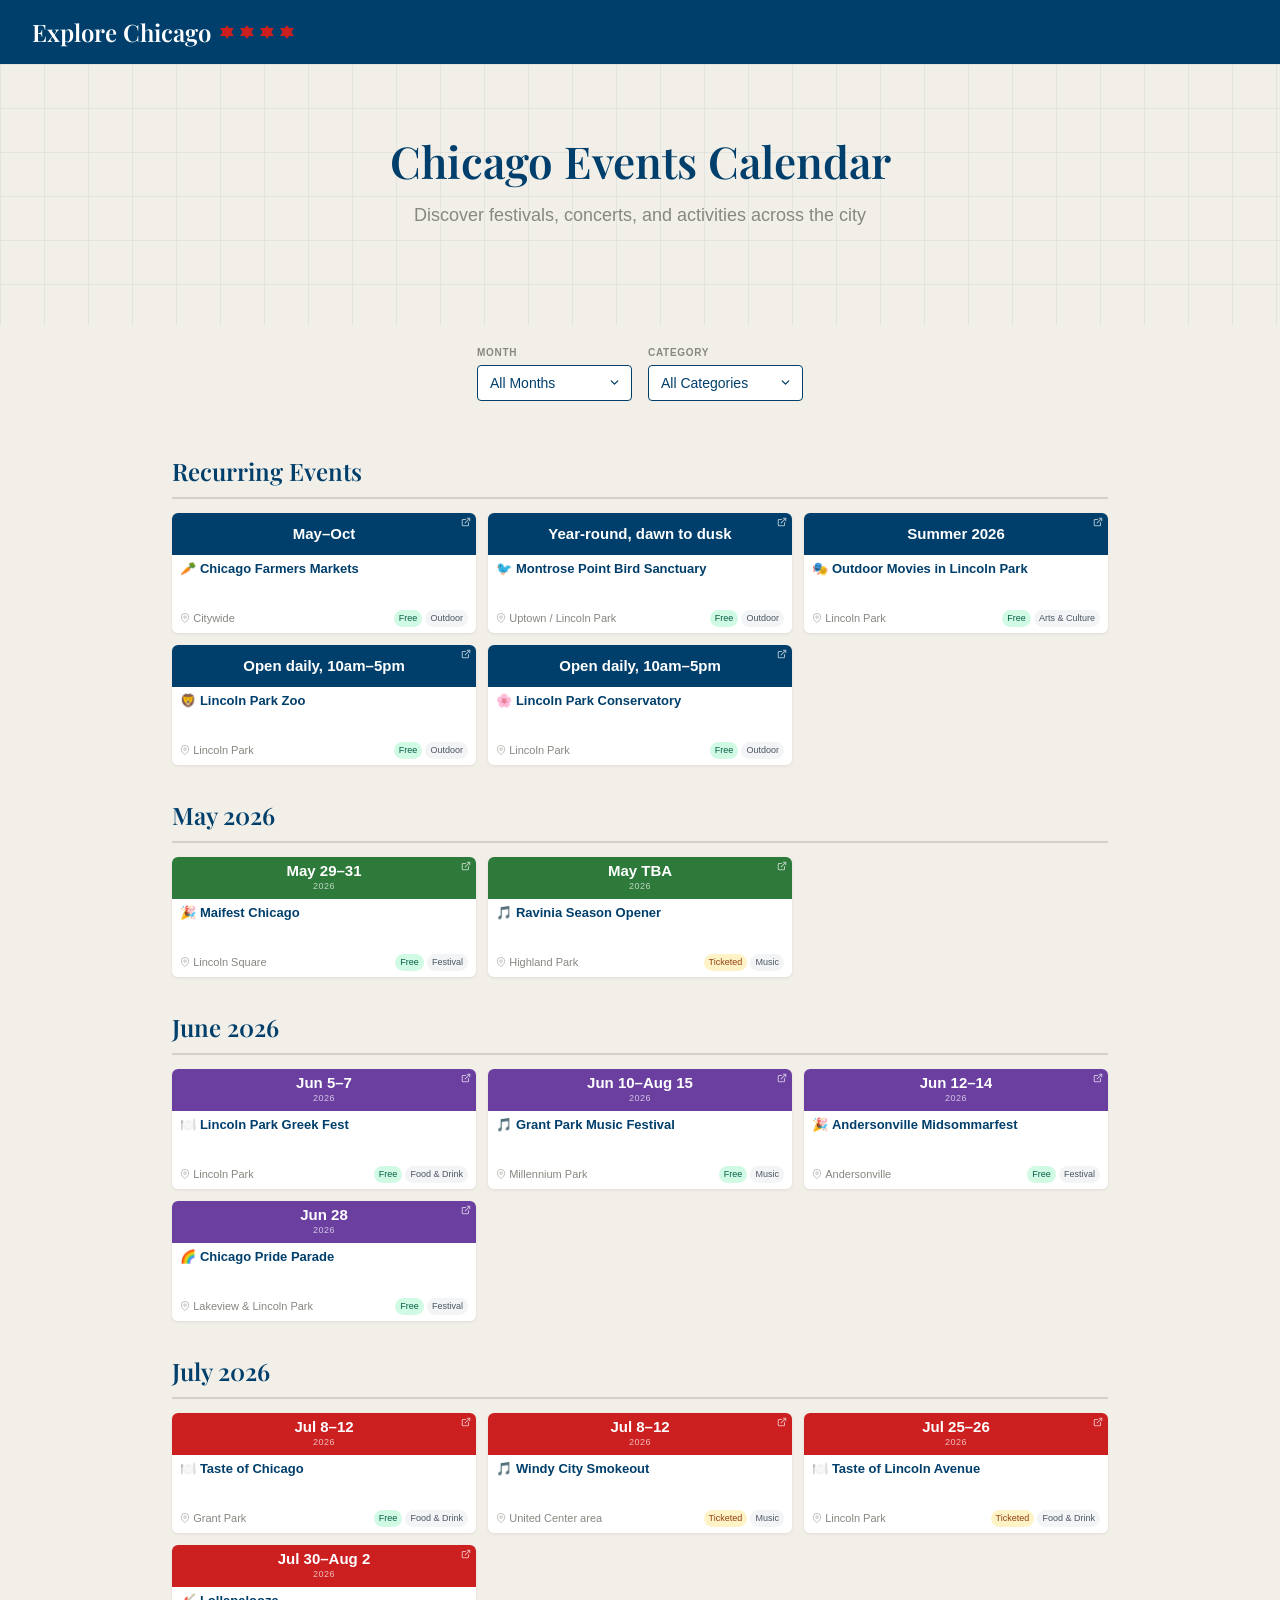
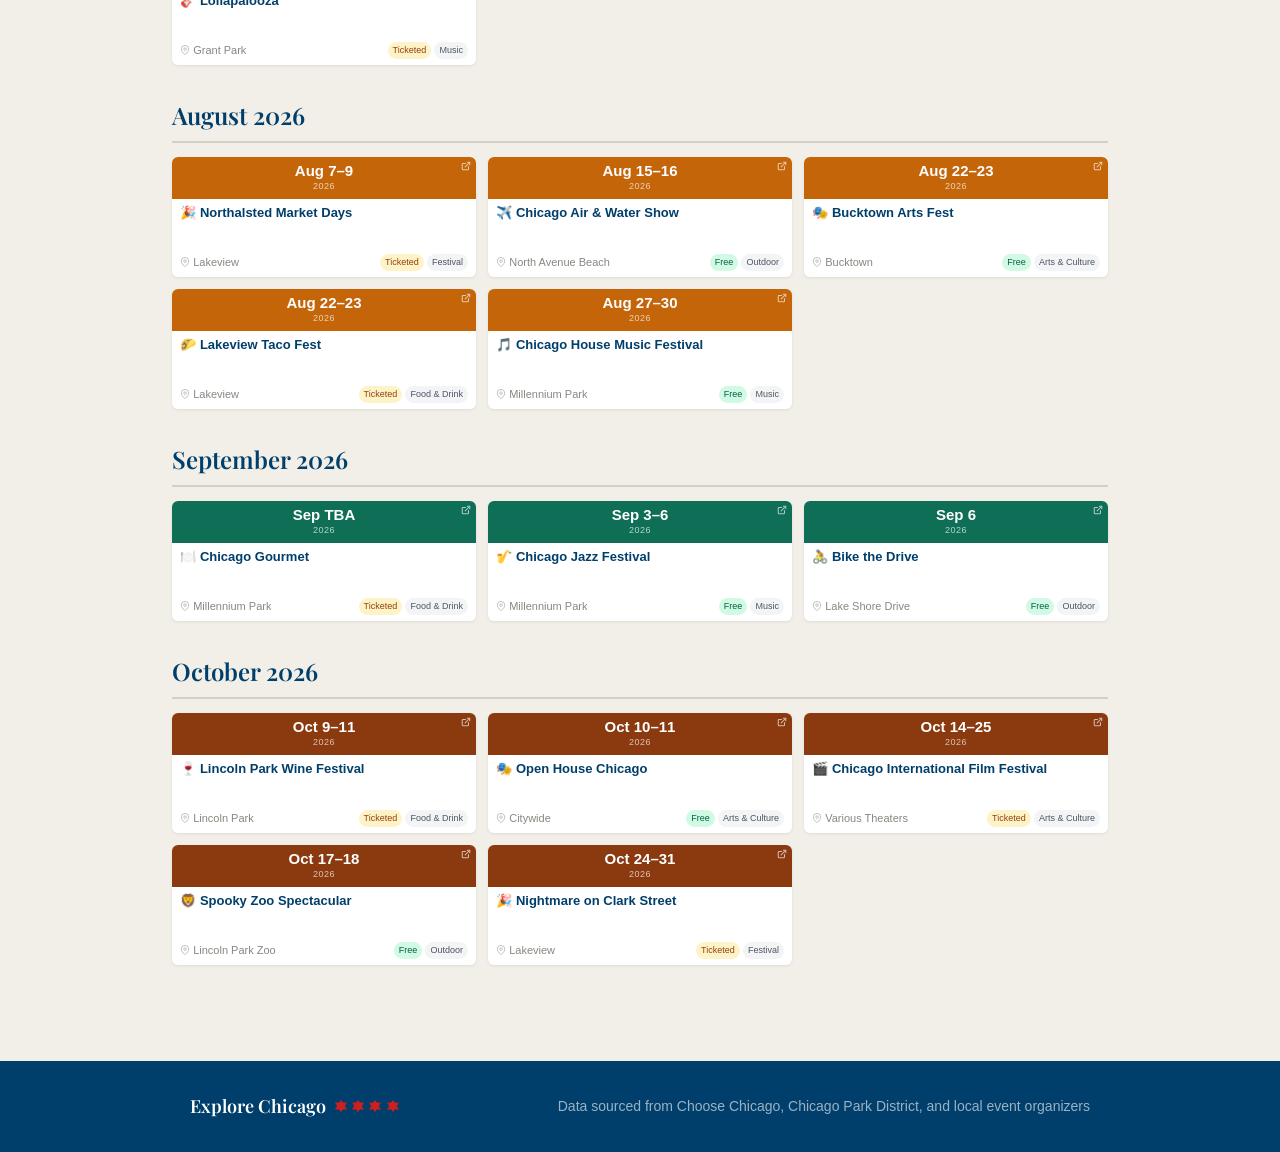
==== commit 7079187d: "fix movies link, conservatory hours, reorder dropdown - Outdoor Movies link updated to /movies-parks" ====
--- a/index.html
+++ b/index.html
@@ -35,13 +35,13 @@
       <label class="dropdown-label" for="filter-month">Month</label>
       <select class="dropdown" id="filter-month">
         <option value="all">All Months</option>
+        <option value="recurring">Recurring</option>
         <option value="may">May</option>
         <option value="jun">June</option>
         <option value="jul">July</option>
         <option value="aug">August</option>
         <option value="sep">September</option>
         <option value="oct">October</option>
-        <option value="recurring">Recurring</option>
       </select>
     </div>
     <div class="dropdown-group">
